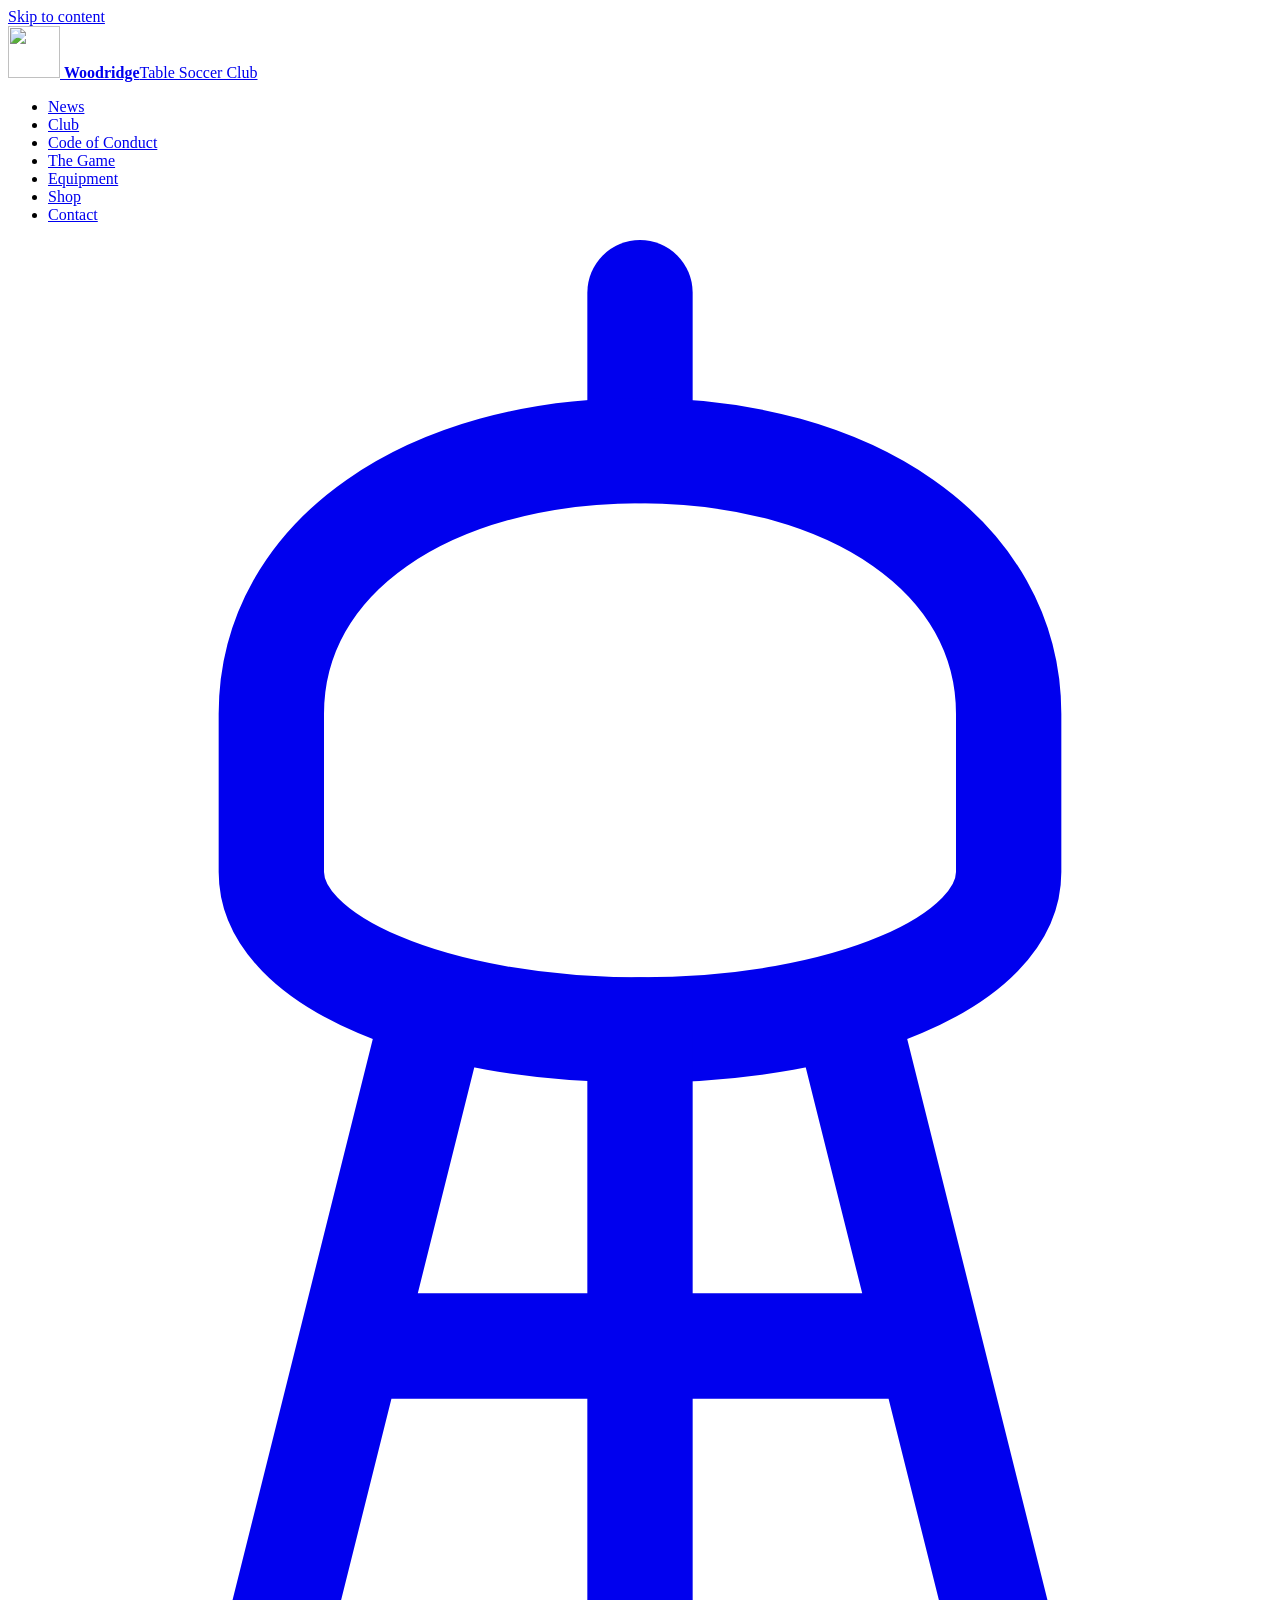
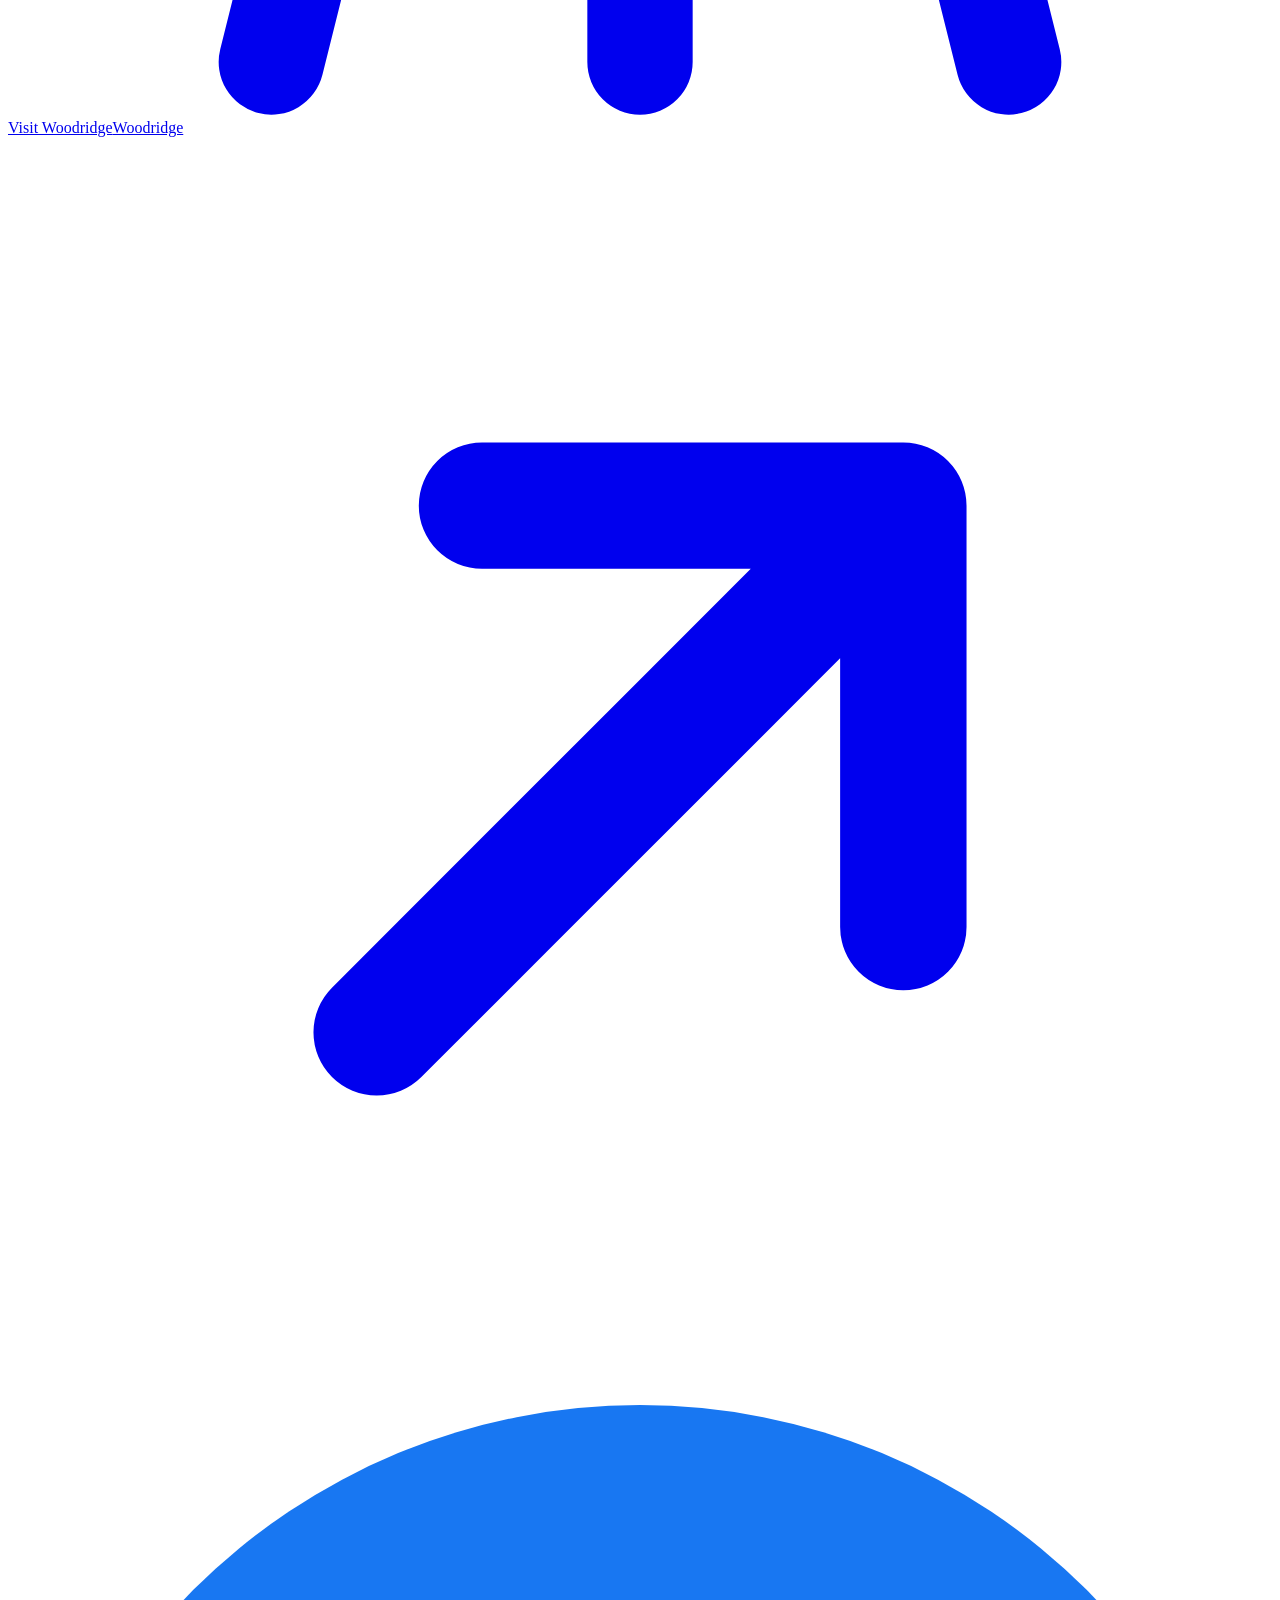
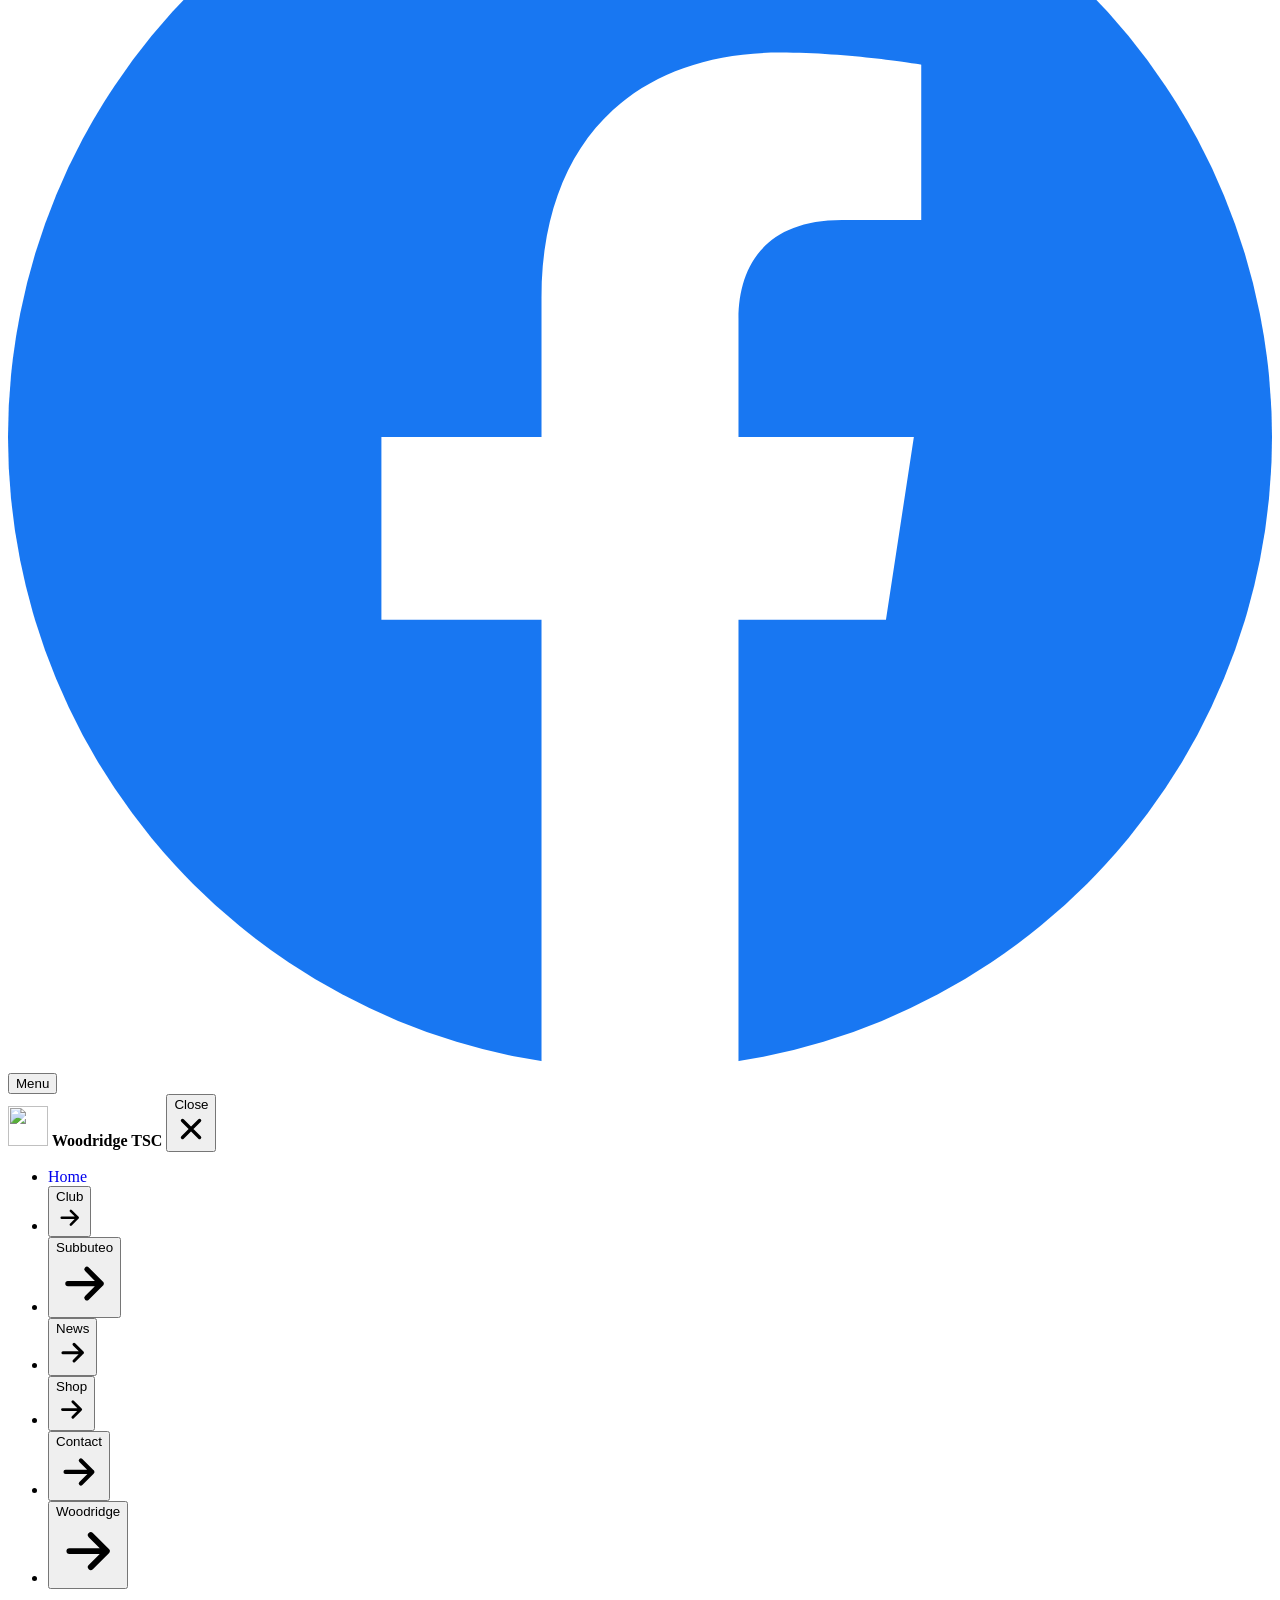
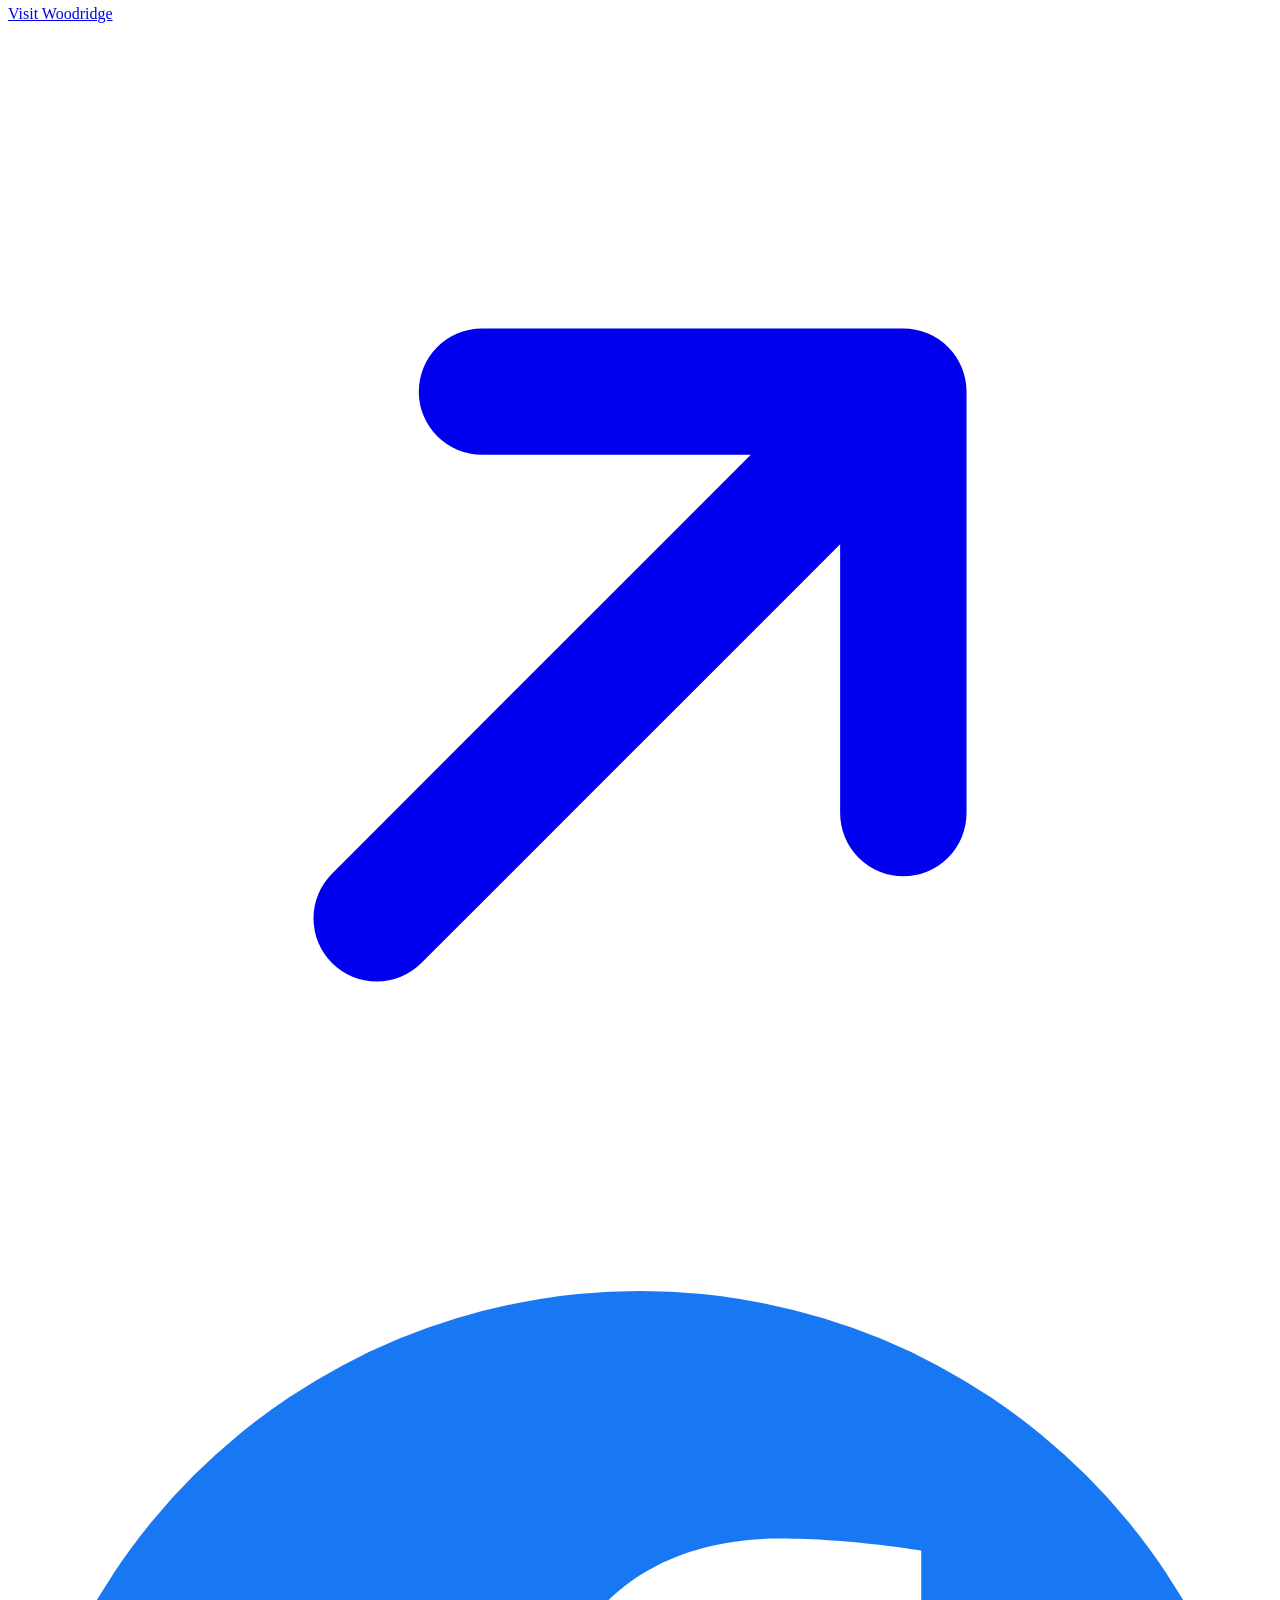
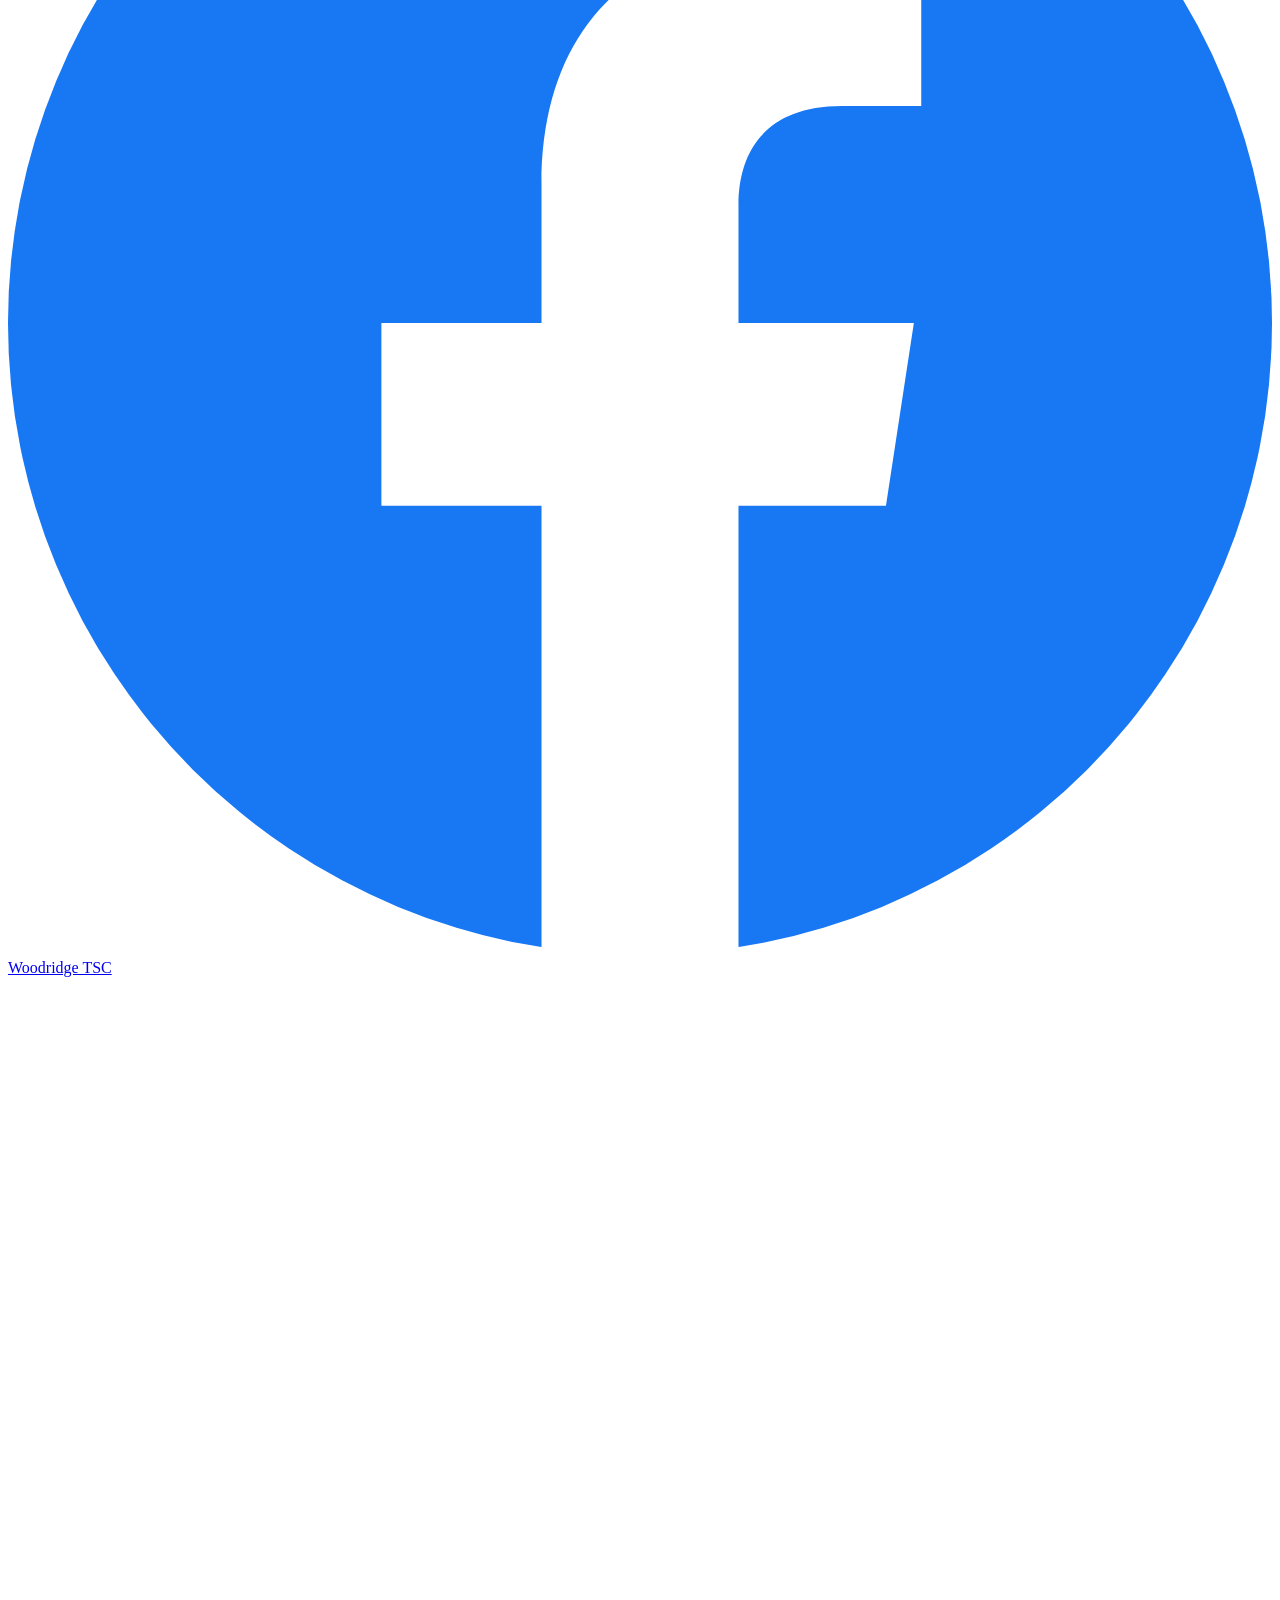
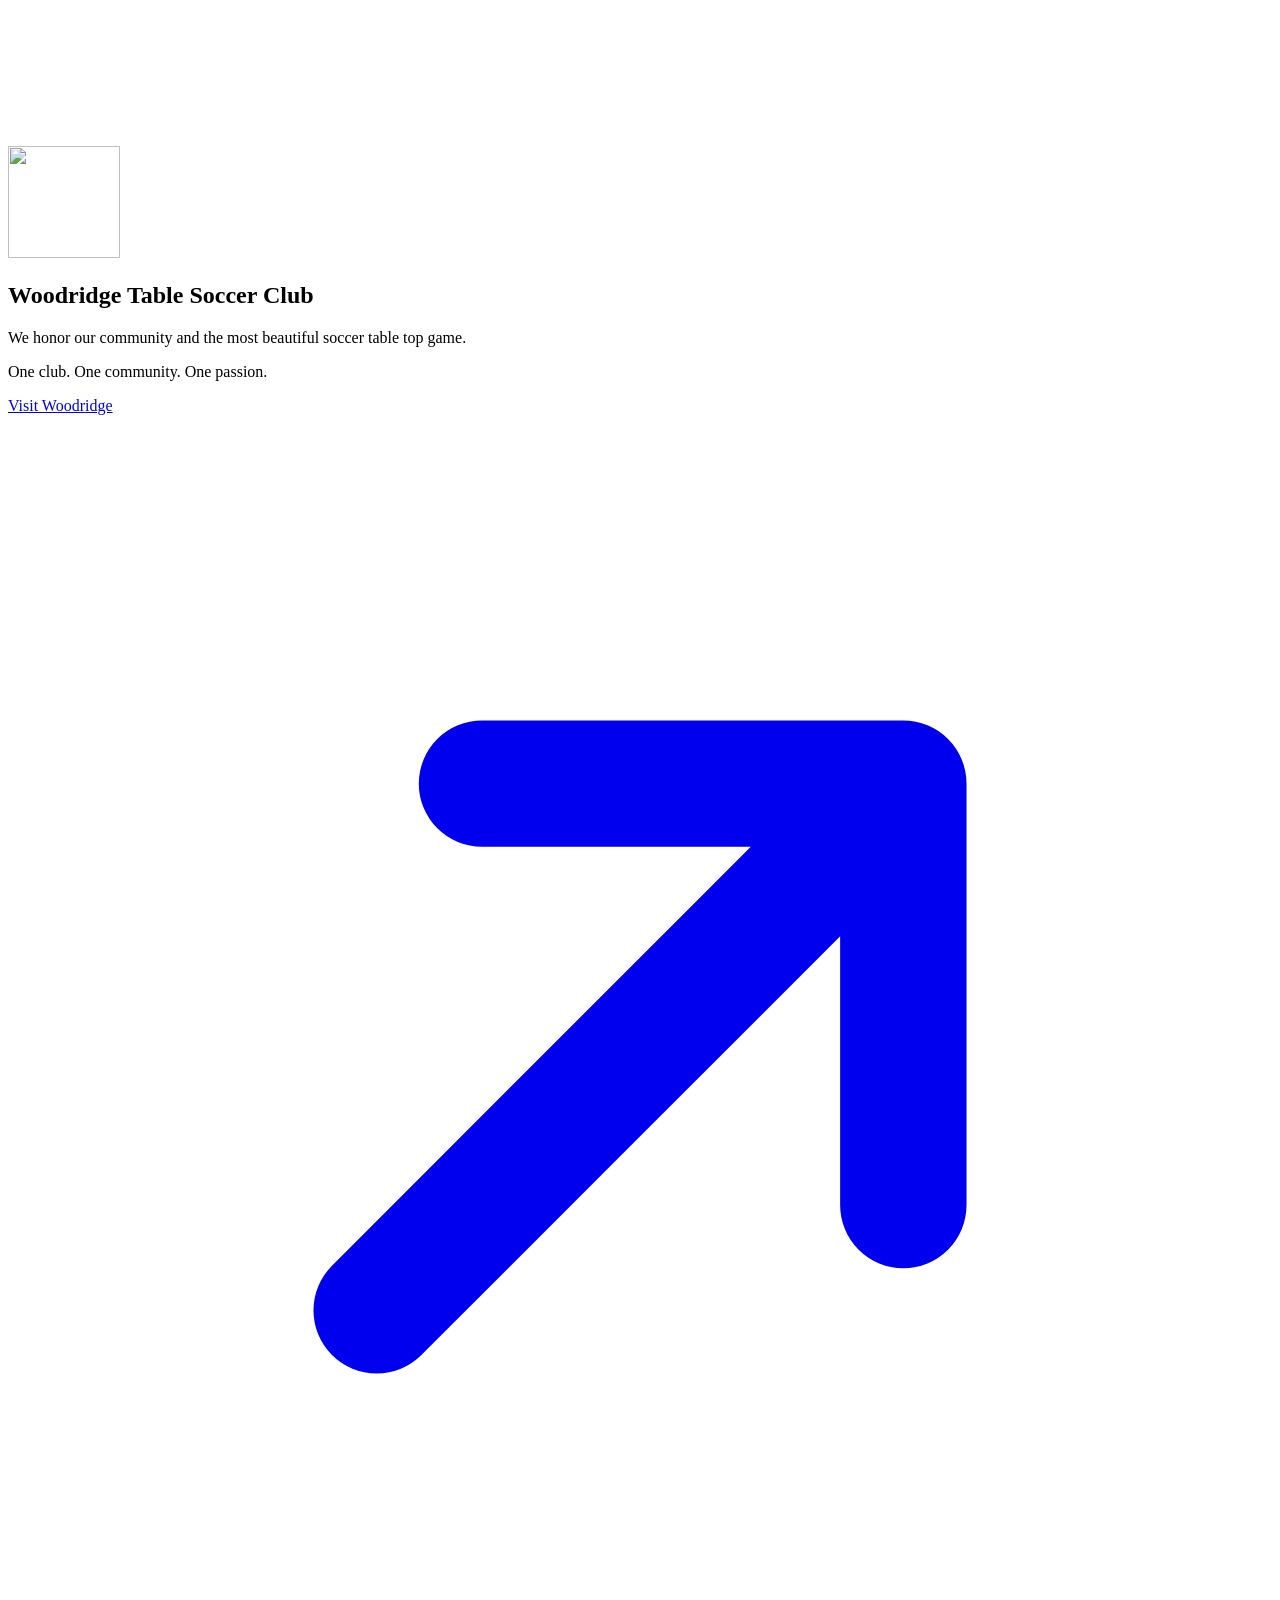
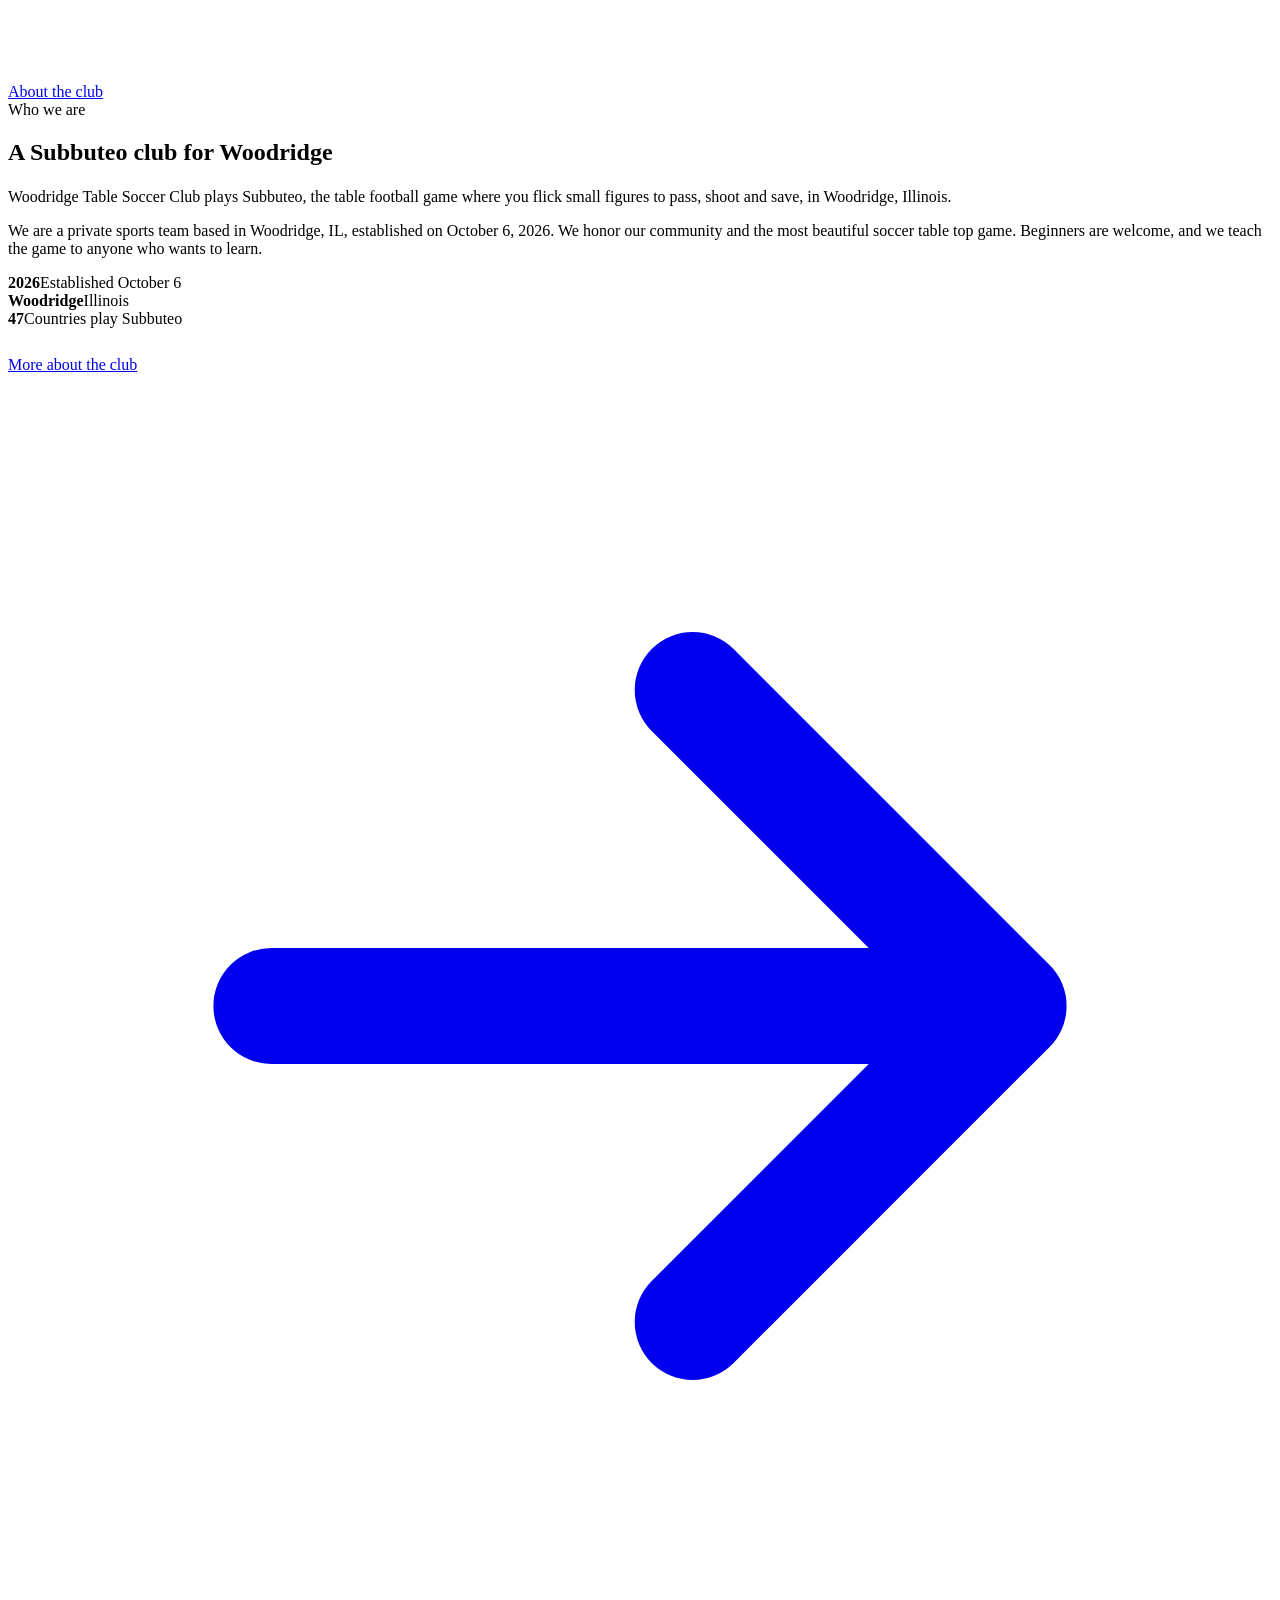
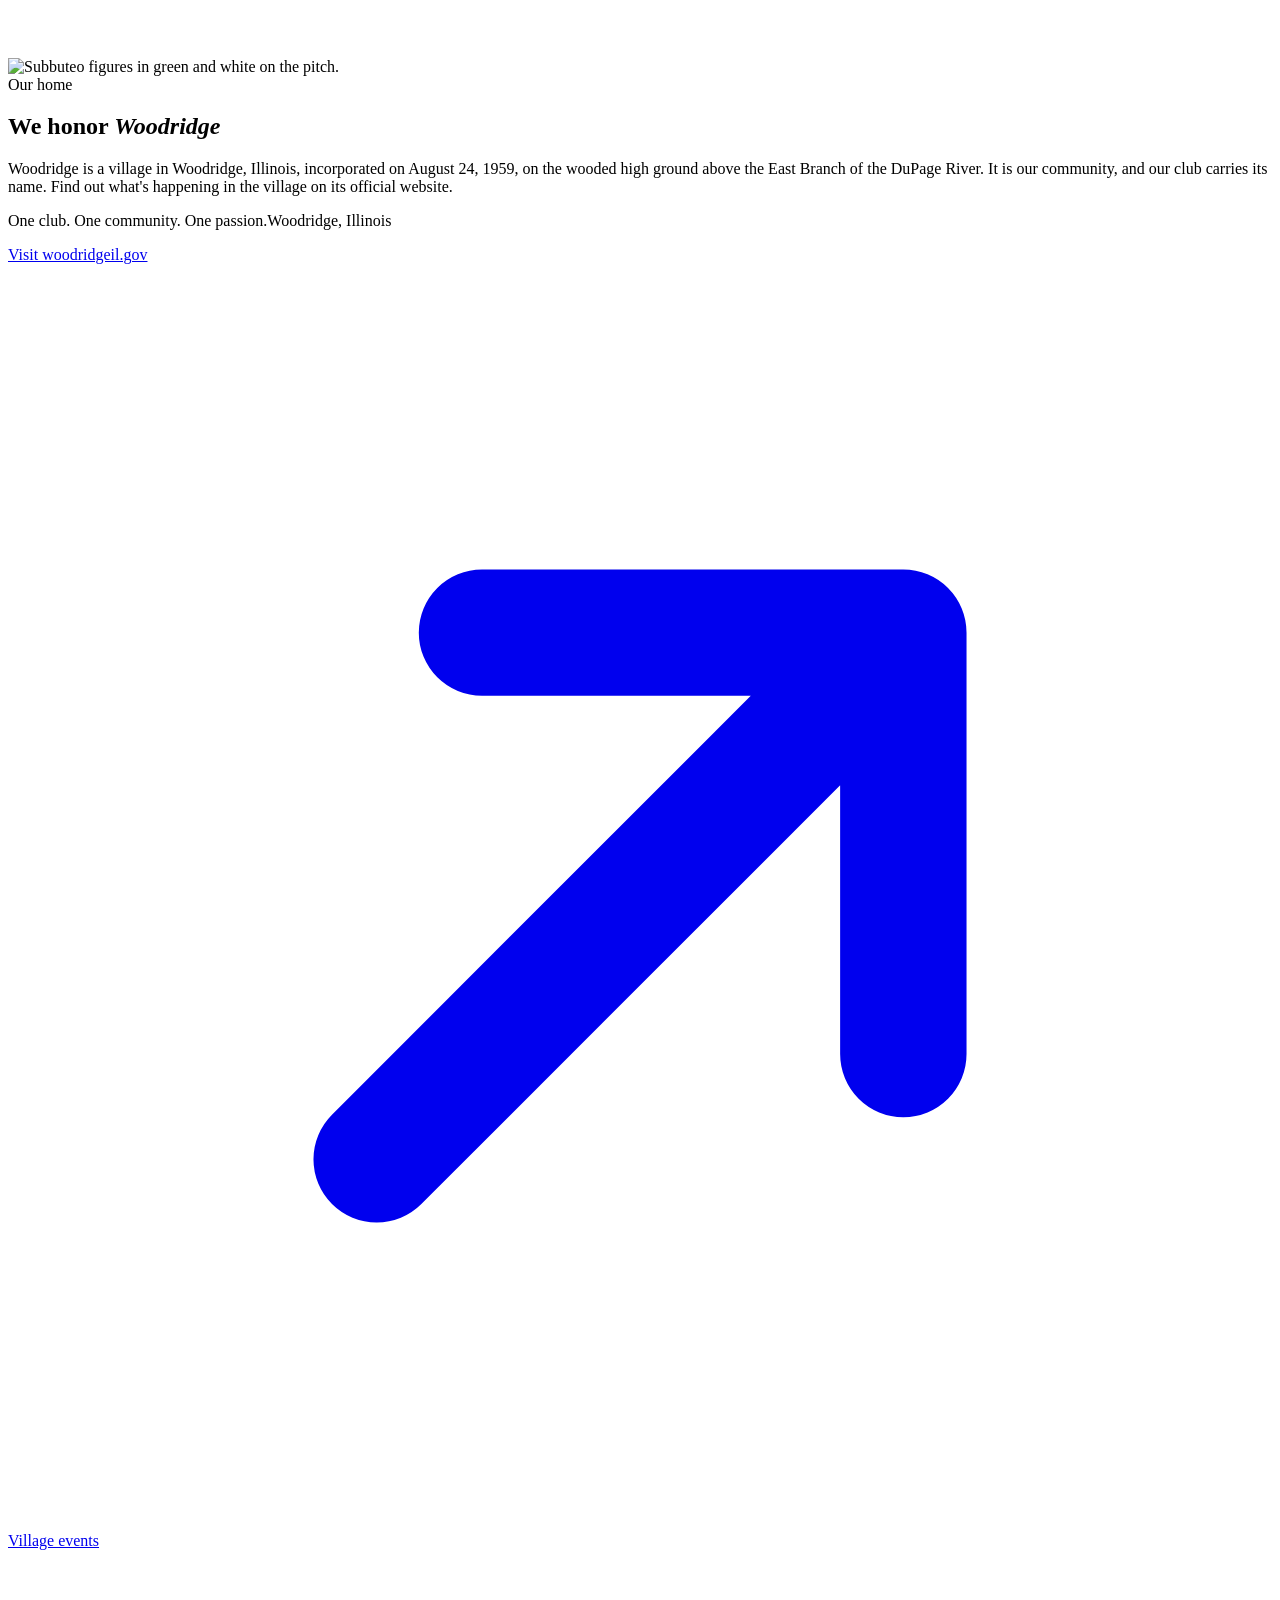
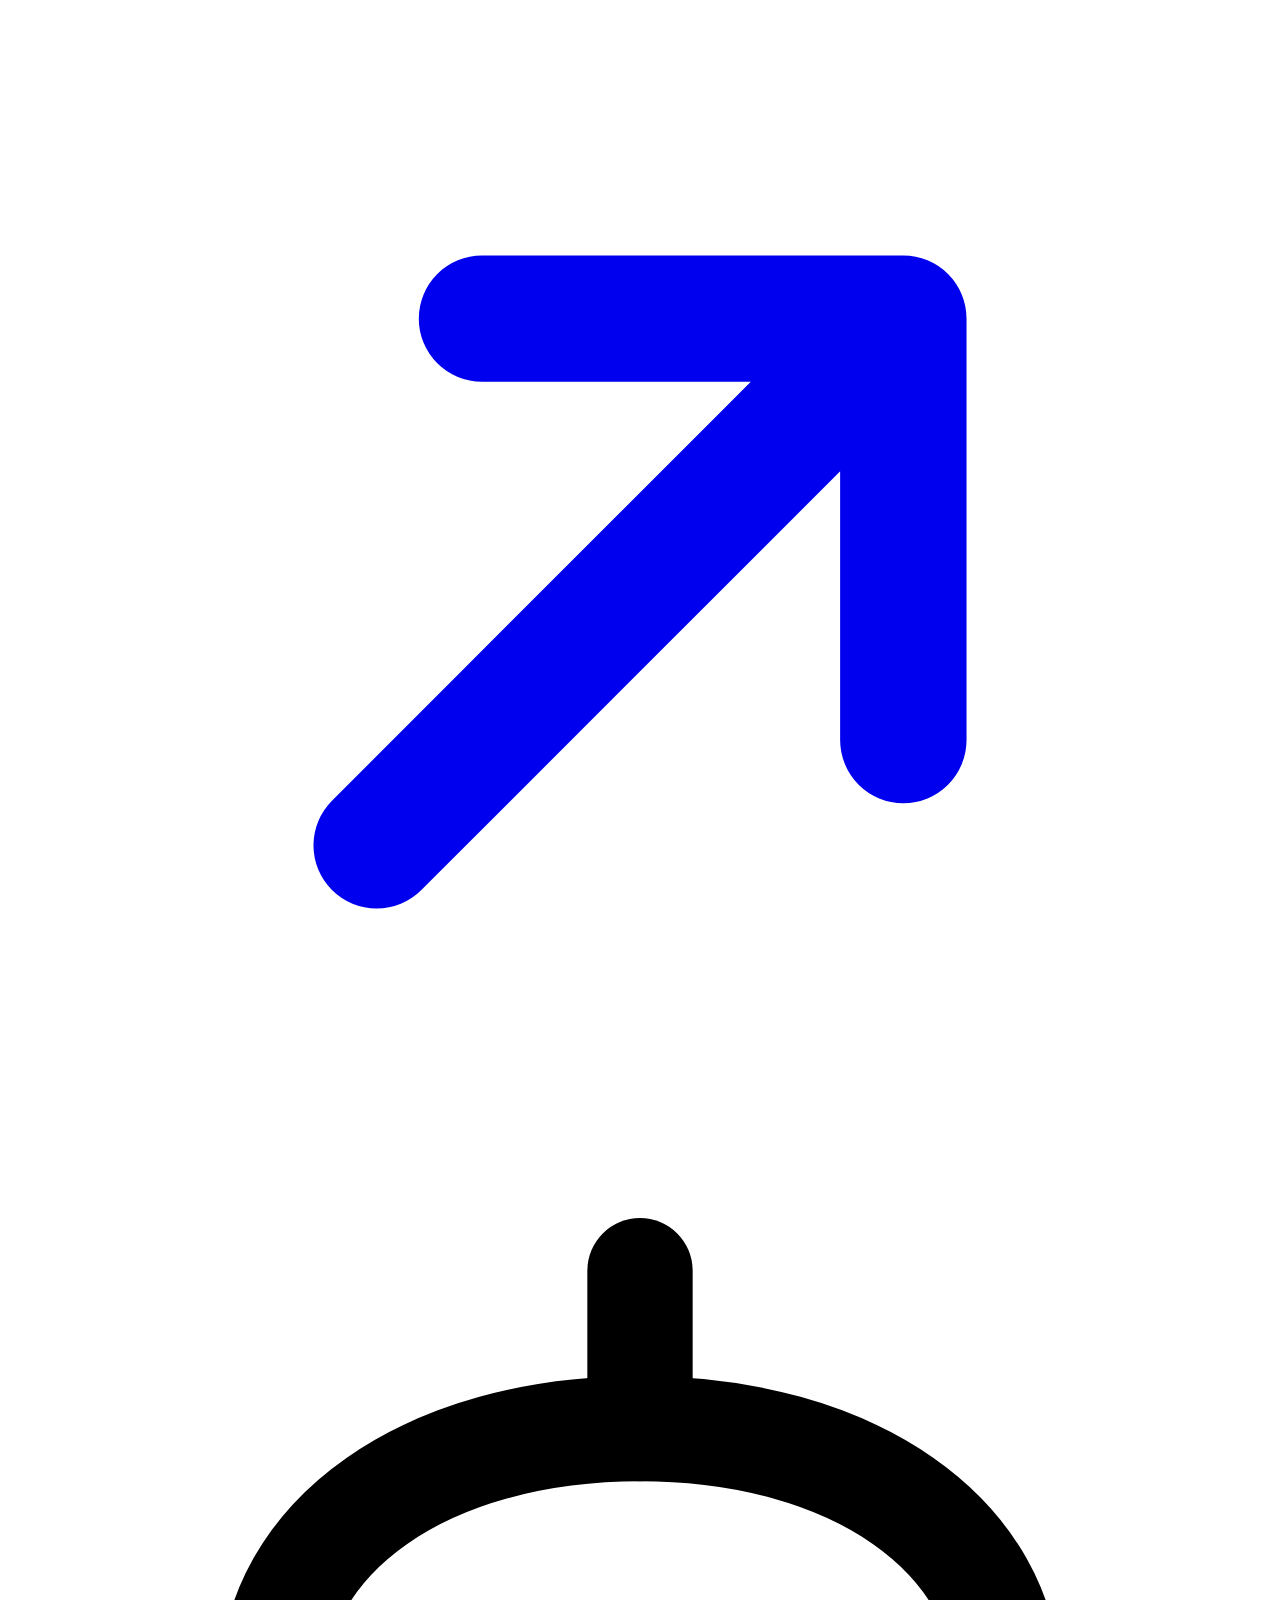
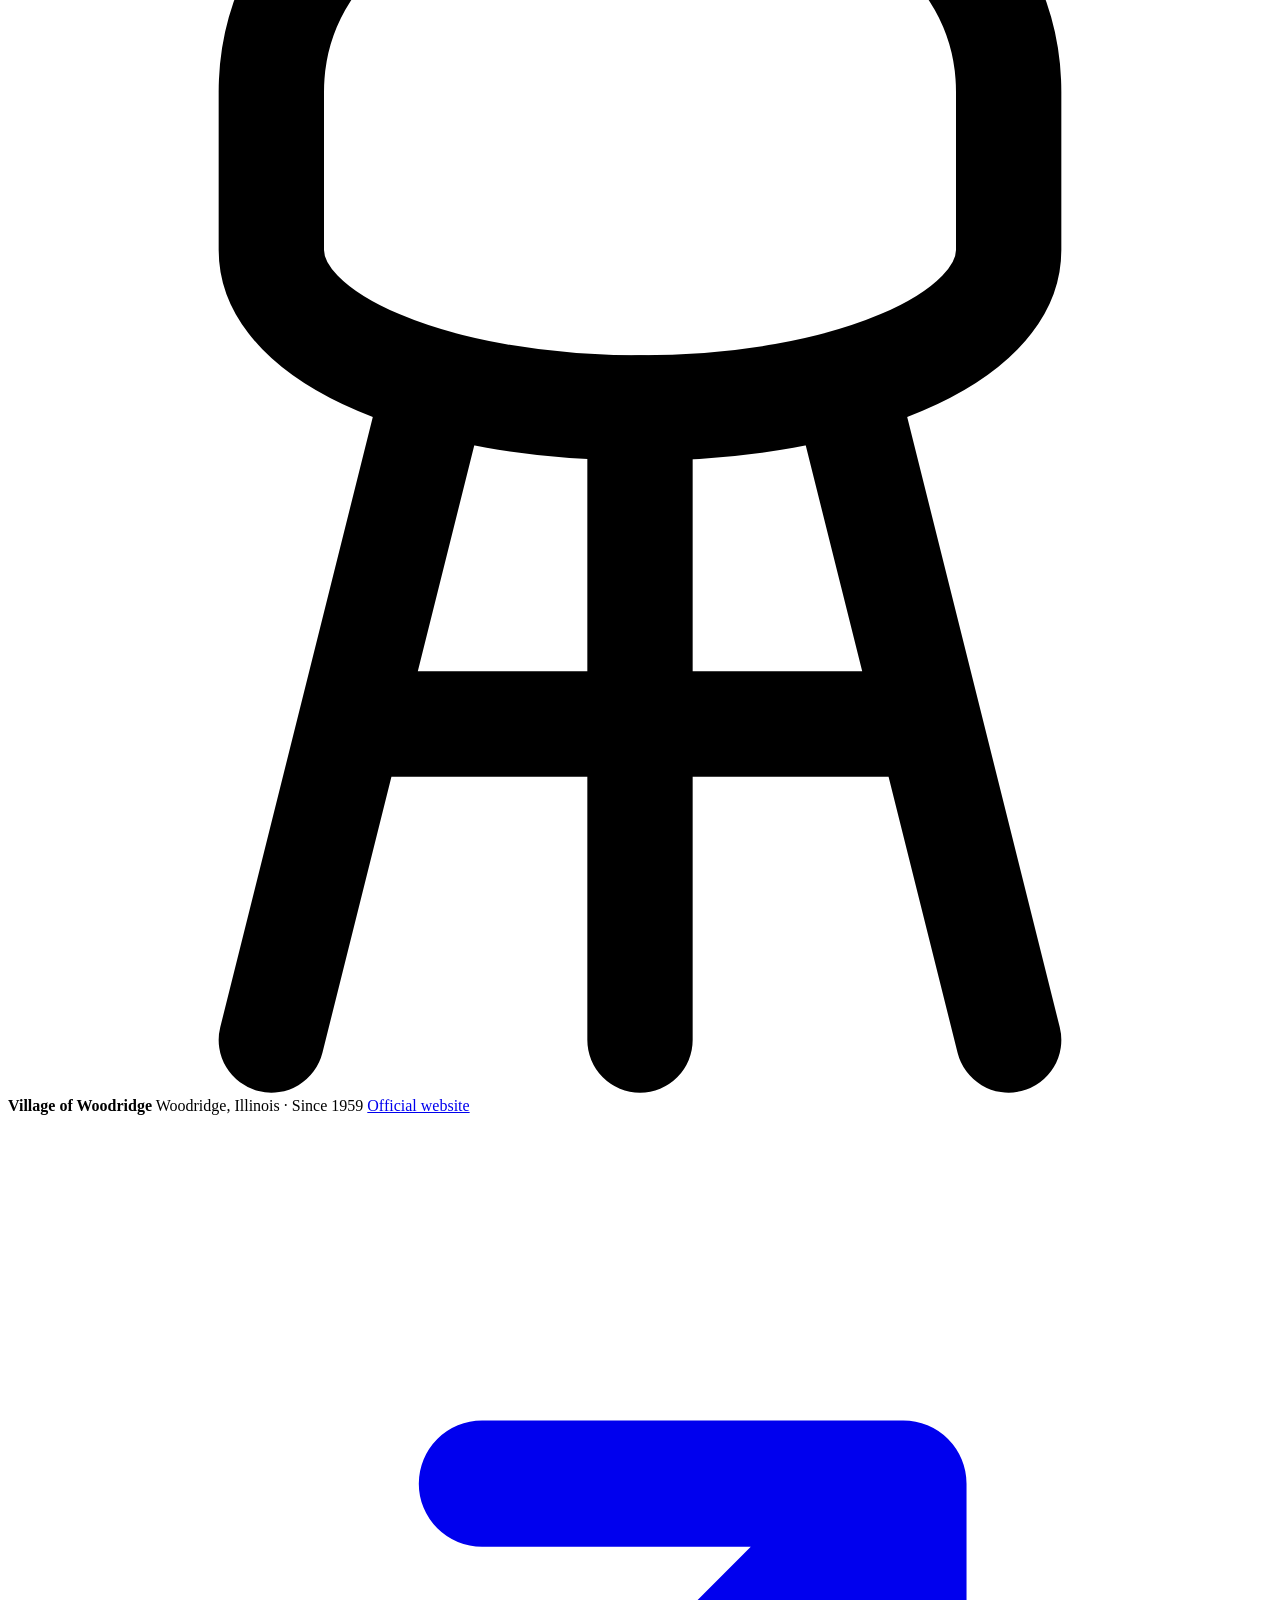
==== index.html @ 01ea2548 "Add files via upload" ====
<!doctype html>
<html lang="en">
<head>
<meta charset="utf-8">
<meta name="viewport" content="width=device-width, initial-scale=1">
<title>Woodridge Table Soccer Club · Subbuteo in Woodridge, IL</title>
<meta name="description" content="Woodridge Table Soccer Club is a private Subbuteo table soccer team based in Woodridge, IL. One club. One community. One passion.">
<meta name="theme-color" content="#003a1c">
<meta property="og:type" content="website">
<meta property="og:title" content="Woodridge Table Soccer Club · Subbuteo in Woodridge, IL">
<meta property="og:description" content="Woodridge Table Soccer Club is a private Subbuteo table soccer team based in Woodridge, IL. One club. One community. One passion.">
<meta property="og:image" content="assets/img/og-banner.jpg">
<link rel="icon" type="image/png" sizes="32x32" href="assets/img/favicon-32.png">
<link rel="icon" type="image/png" sizes="48x48" href="assets/img/favicon-48.png">
<link rel="apple-touch-icon" href="assets/img/apple-touch-icon.png">
<link rel="preconnect" href="https://fonts.googleapis.com">
<link rel="preconnect" href="https://fonts.gstatic.com" crossorigin>
<link href="https://fonts.googleapis.com/css2?family=Inter:wght@400;500;600;700;800&display=swap" rel="stylesheet">
<link rel="stylesheet" href="assets/css/site.css">
</head>
<body data-group="club">
<a class="skip-link" href="#main">Skip to content</a>
<header class="site-header">
  <div class="wrap header-row">
    <a class="brand" href="index.html" aria-label="Woodridge Table Soccer Club, home">
      <img src="assets/img/crest-128.webp" alt="" width="52" height="52">
      <span class="brand-text"><strong>Woodridge</strong><span>Table Soccer Club</span></span>
    </a>
    <nav class="tabs" aria-label="Main"><ul><li><a href="news.html">News</a></li><li><a href="club.html">Club</a></li><li><a href="conduct.html">Code of Conduct</a></li><li><a href="game.html">The Game</a></li><li><a href="equipment.html">Equipment</a></li><li><a href="shop.html">Shop</a></li><li><a href="contact.html">Contact</a></li></ul></nav>
    <div class="header-actions">
      <a class="aok-btn" href="https://www.woodridgeil.gov/" target="_blank" rel="noopener" title="Village of Woodridge official website (opens in a new tab)">
        <span class="mini-crest"><svg class="tower" viewBox="0 0 24 28" fill="none" stroke="currentColor" stroke-width="2" stroke-linecap="round" stroke-linejoin="round" aria-hidden="true"><path d="M12 1v3"/><path d="M5 9c0-3 3-5 7-5s7 2 7 5v3c0 1.7-3.1 3-7 3s-7-1.3-7-3z"/><path d="M8 15 5 27M16 15l3 12M12 15v12M6.5 21h11"/></svg></span><span class="label-long">Visit Woodridge</span><span class="label-short">Woodridge</span><svg class="ext" viewBox="0 0 24 24" fill="none" stroke="currentColor" stroke-width="2.4" stroke-linecap="round" stroke-linejoin="round" aria-hidden="true"><path d="M7 17 17 7M9 7h8v8"/></svg></a>
      <a class="icon-btn header-fb" href="https://www.facebook.com/WoodridgeTSC" target="_blank" rel="noopener" aria-label="Woodridge TSC on Facebook"><svg viewBox="0 0 24 24" aria-hidden="true"><circle cx="12" cy="12" r="12" fill="#1877F2"/><path fill="#fff" d="M16.67 15.47 17.2 12h-3.33V9.75c0-.95.47-1.87 1.96-1.87h1.51V4.93s-1.37-.23-2.68-.23c-2.74 0-4.53 1.66-4.53 4.66V12H7.09v3.47h3.04V24a12.1 12.1 0 0 0 3.74 0v-8.53z"/></svg></a>
      <button class="menu-btn" type="button" aria-haspopup="dialog" aria-controls="drawer"><span class="bars" aria-hidden="true"><i></i><i></i><i></i></span><span class="label">Menu</span></button>
    </div>
  </div>
</header>
<div class="drawer-scrim" data-close></div>
<aside class="drawer" id="drawer" role="dialog" aria-modal="true" aria-label="Menu">
  <div class="drawer-top">
    <img src="assets/img/crest-128.webp" alt="" width="40" height="40">
    <strong>Woodridge TSC</strong>
    <button class="drawer-close" type="button" data-close>Close<svg viewBox="0 0 24 24" fill="none" stroke="currentColor" stroke-width="2.4" stroke-linecap="round" aria-hidden="true"><path d="M6 6l12 12M18 6 6 18"/></svg></button>
  </div>
  <div class="drawer-body">
    <ul class="drawer-groups">
      <li><a class="group-btn" href="index.html" style="text-decoration:none">Home</a></li>
      <li><button class="group-btn" type="button" data-group="club" aria-expanded="false" aria-controls="dp-club">Club<svg viewBox="0 0 24 24" fill="none" stroke="currentColor" stroke-width="2.2" stroke-linecap="round" stroke-linejoin="round" aria-hidden="true"><path d="M5 12h14M13 6l6 6-6 6"/></svg></button><div class="drawer-sub" id="ds-club" hidden><a href="club.html">About the club</a><a href="club.html#history">Subbuteo in Illinois</a><a href="club.html#achievements">Achievements</a><a href="conduct.html">Code of Conduct</a></div></li><li><button class="group-btn" type="button" data-group="game" aria-expanded="false" aria-controls="dp-game">Subbuteo<svg viewBox="0 0 24 24" fill="none" stroke="currentColor" stroke-width="2.2" stroke-linecap="round" stroke-linejoin="round" aria-hidden="true"><path d="M5 12h14M13 6l6 6-6 6"/></svg></button><div class="drawer-sub" id="ds-game" hidden><a href="game.html">The organized game</a><a href="equipment.html">Equipment</a><a href="equipment.html#suppliers">Where to buy</a></div></li><li><button class="group-btn" type="button" data-group="news" aria-expanded="false" aria-controls="dp-news">News<svg viewBox="0 0 24 24" fill="none" stroke="currentColor" stroke-width="2.2" stroke-linecap="round" stroke-linejoin="round" aria-hidden="true"><path d="M5 12h14M13 6l6 6-6 6"/></svg></button><div class="drawer-sub" id="ds-news" hidden><a href="news.html">Latest news</a><a href="news.html#roots">Our roots: the archive</a></div></li><li><button class="group-btn" type="button" data-group="shop" aria-expanded="false" aria-controls="dp-shop">Shop<svg viewBox="0 0 24 24" fill="none" stroke="currentColor" stroke-width="2.2" stroke-linecap="round" stroke-linejoin="round" aria-hidden="true"><path d="M5 12h14M13 6l6 6-6 6"/></svg></button><div class="drawer-sub" id="ds-shop" hidden><a href="shop.html">Club merchandise</a><a href="shop.html#notify">Ask about an item</a></div></li><li><button class="group-btn" type="button" data-group="contact" aria-expanded="false" aria-controls="dp-contact">Contact<svg viewBox="0 0 24 24" fill="none" stroke="currentColor" stroke-width="2.2" stroke-linecap="round" stroke-linejoin="round" aria-hidden="true"><path d="M5 12h14M13 6l6 6-6 6"/></svg></button><div class="drawer-sub" id="ds-contact" hidden><a href="contact.html">Send us a message</a><a href="contact.html#form">Join the club</a><a href="https://www.facebook.com/WoodridgeTSC" target="_blank" rel="noopener">WTSC on Facebook<svg class="ext" viewBox="0 0 24 24" fill="none" stroke="currentColor" stroke-width="2.4" stroke-linecap="round" stroke-linejoin="round" aria-hidden="true"><path d="M7 17 17 7M9 7h8v8"/></svg></a></div></li><li><button class="group-btn gold" type="button" data-group="aok" aria-expanded="false" aria-controls="dp-aok">Woodridge<svg viewBox="0 0 24 24" fill="none" stroke="currentColor" stroke-width="2.2" stroke-linecap="round" stroke-linejoin="round" aria-hidden="true"><path d="M5 12h14M13 6l6 6-6 6"/></svg></button><div class="drawer-sub" id="ds-aok" hidden><a href="https://www.woodridgeil.gov/" target="_blank" rel="noopener">Village website<svg class="ext" viewBox="0 0 24 24" fill="none" stroke="currentColor" stroke-width="2.4" stroke-linecap="round" stroke-linejoin="round" aria-hidden="true"><path d="M7 17 17 7M9 7h8v8"/></svg></a><a href="https://www.woodridgeil.gov/my_community/parks_recreation.php" target="_blank" rel="noopener">Parks and recreation<svg class="ext" viewBox="0 0 24 24" fill="none" stroke="currentColor" stroke-width="2.4" stroke-linecap="round" stroke-linejoin="round" aria-hidden="true"><path d="M7 17 17 7M9 7h8v8"/></svg></a><a href="https://www.woodridgeil.gov/calendar.php" target="_blank" rel="noopener">Village events<svg class="ext" viewBox="0 0 24 24" fill="none" stroke="currentColor" stroke-width="2.4" stroke-linecap="round" stroke-linejoin="round" aria-hidden="true"><path d="M7 17 17 7M9 7h8v8"/></svg></a></div></li>
    </ul>
    <div class="drawer-panels"><div class="drawer-panel" id="dp-club" hidden><h3>Club</h3><a href="club.html">About the club</a><a href="club.html#history">Subbuteo in Illinois</a><a href="club.html#achievements">Achievements</a><a href="conduct.html">Code of Conduct</a></div><div class="drawer-panel" id="dp-game" hidden><h3>Subbuteo</h3><a href="game.html">The organized game</a><a href="equipment.html">Equipment</a><a href="equipment.html#suppliers">Where to buy</a></div><div class="drawer-panel" id="dp-news" hidden><h3>News</h3><a href="news.html">Latest news</a><a href="news.html#roots">Our roots: the archive</a></div><div class="drawer-panel" id="dp-shop" hidden><h3>Shop</h3><a href="shop.html">Club merchandise</a><a href="shop.html#notify">Ask about an item</a></div><div class="drawer-panel" id="dp-contact" hidden><h3>Contact</h3><a href="contact.html">Send us a message</a><a href="contact.html#form">Join the club</a><a href="https://www.facebook.com/WoodridgeTSC" target="_blank" rel="noopener">WTSC on Facebook<svg class="ext" viewBox="0 0 24 24" fill="none" stroke="currentColor" stroke-width="2.4" stroke-linecap="round" stroke-linejoin="round" aria-hidden="true"><path d="M7 17 17 7M9 7h8v8"/></svg></a></div><div class="drawer-panel" id="dp-aok" hidden><h3>Woodridge</h3><a href="https://www.woodridgeil.gov/" target="_blank" rel="noopener">Village website<svg class="ext" viewBox="0 0 24 24" fill="none" stroke="currentColor" stroke-width="2.4" stroke-linecap="round" stroke-linejoin="round" aria-hidden="true"><path d="M7 17 17 7M9 7h8v8"/></svg></a><a href="https://www.woodridgeil.gov/my_community/parks_recreation.php" target="_blank" rel="noopener">Parks and recreation<svg class="ext" viewBox="0 0 24 24" fill="none" stroke="currentColor" stroke-width="2.4" stroke-linecap="round" stroke-linejoin="round" aria-hidden="true"><path d="M7 17 17 7M9 7h8v8"/></svg></a><a href="https://www.woodridgeil.gov/calendar.php" target="_blank" rel="noopener">Village events<svg class="ext" viewBox="0 0 24 24" fill="none" stroke="currentColor" stroke-width="2.4" stroke-linecap="round" stroke-linejoin="round" aria-hidden="true"><path d="M7 17 17 7M9 7h8v8"/></svg></a><p>The Village of Woodridge, Woodridge, Illinois. Our community, and the name we carry.</p></div></div>
  </div>
  <div class="drawer-foot">
    <a class="btn btn-gold btn-sm" href="https://www.woodridgeil.gov/" target="_blank" rel="noopener">Visit Woodridge<svg class="ext" viewBox="0 0 24 24" fill="none" stroke="currentColor" stroke-width="2.4" stroke-linecap="round" stroke-linejoin="round" aria-hidden="true"><path d="M7 17 17 7M9 7h8v8"/></svg></a>
    <div class="socials"><a class="social" href="https://www.facebook.com/WoodridgeTSC" target="_blank" rel="noopener"><svg viewBox="0 0 24 24" aria-hidden="true"><circle cx="12" cy="12" r="12" fill="#1877F2"/><path fill="#fff" d="M16.67 15.47 17.2 12h-3.33V9.75c0-.95.47-1.87 1.96-1.87h1.51V4.93s-1.37-.23-2.68-.23c-2.74 0-4.53 1.66-4.53 4.66V12H7.09v3.47h3.04V24a12.1 12.1 0 0 0 3.74 0v-8.53z"/></svg>Woodridge TSC</a></div>
  </div>
</aside>
<main id="main">
<section class="hero" aria-labelledby="hero-h">
  <picture>
    <source media="(max-width: 760px)" srcset="assets/img/scenery-780.webp">
    <source media="(max-width: 1400px)" srcset="assets/img/banner-1400.webp">
    <img class="hero-banner" src="assets/img/banner-2056.webp" width="2056" height="765"
      alt="Woodridge Table Soccer Club banner: green-and-white Subbuteo figures on a pitch beside a pond, a footbridge and autumn trees. We play Subbuteo table soccer. One club, one community, one passion.">
  </picture>
  <div class="hero-phone">
    <img class="crest" src="assets/img/crest-256.webp" alt="" width="112" height="112">
    <div class="hero-text">
      <h1 id="hero-h">Woodridge <span>Table Soccer Club</span></h1>
      <p class="tagline">We honor our community and the most beautiful soccer table top game.</p>
      <p class="motto">One club. One community. One passion.</p>
      <div class="hero-actions">
        <a class="btn btn-gold" href="https://www.woodridgeil.gov/" target="_blank" rel="noopener">Visit Woodridge<svg class="ext" viewBox="0 0 24 24" fill="none" stroke="currentColor" stroke-width="2.4" stroke-linecap="round" stroke-linejoin="round" aria-hidden="true"><path d="M7 17 17 7M9 7h8v8"/></svg></a>
        <a class="btn btn-line" href="club.html">About the club</a>
      </div>
    </div>
  </div>
</section>

<section class="section" aria-labelledby="who-h">
  <div class="wrap split">
    <div>
      <span class="eyebrow">Who we are</span>
      <h2 id="who-h">A Subbuteo club for Woodridge</h2>
      <p class="lead-text" style="margin-top:22px">Woodridge Table Soccer Club plays Subbuteo, the table football game where you flick small figures to pass, shoot and save, in Woodridge, Illinois.</p>
      <p>We are a private sports team based in Woodridge, IL, established on October 6, 2026. We honor our community and the most beautiful soccer table top game. Beginners are welcome, and we teach the game to anyone who wants to learn.</p>
      <div class="facts">
        <div><b>2026</b><span>Established October 6</span></div>
        <div><b>Woodridge</b><span>Illinois</span></div>
        <div><b>47</b><span>Countries play Subbuteo</span></div>
      </div>
      <p style="margin-top:28px"><a class="link" href="club.html">More about the club<svg class="ico" viewBox="0 0 24 24" fill="none" stroke="currentColor" stroke-width="2.2" stroke-linecap="round" stroke-linejoin="round" aria-hidden="true"><path d="M5 12h14M13 6l6 6-6 6"/></svg></a></p>
    </div>
    <div class="photo-frame"><img src="assets/img/figures-786.webp" alt="Subbuteo figures in green and white on the pitch." width="786" height="310" loading="lazy"></div>
  </div>
</section>

<section class="section aok-block" aria-labelledby="aok-h">
  <div class="stripes" aria-hidden="true"><span></span><span></span><span></span><span></span><span></span><span></span><span></span></div>
  <div class="wrap aok-inner">
    <div>
      <span class="eyebrow">Our home</span>
      <h2 id="aok-h">We honor <em>Woodridge</em></h2>
      <p class="lead-text">Woodridge is a village in Woodridge, Illinois, incorporated on August 24, 1959, on the wooded high ground above the East Branch of the DuPage River. It is our community, and our club carries its name. Find out what's happening in the village on its official website.</p>
      <p class="aok-motto">One club. One community. One passion.<span>Woodridge, Illinois</span></p>
      <div class="aok-actions">
        <a class="btn btn-white btn-lg" href="https://www.woodridgeil.gov/" target="_blank" rel="noopener">Visit woodridgeil.gov<svg class="ext" viewBox="0 0 24 24" fill="none" stroke="currentColor" stroke-width="2.4" stroke-linecap="round" stroke-linejoin="round" aria-hidden="true"><path d="M7 17 17 7M9 7h8v8"/></svg></a>
        <a class="btn btn-line btn-lg" href="https://www.woodridgeil.gov/calendar.php" target="_blank" rel="noopener">Village events<svg class="ext" viewBox="0 0 24 24" fill="none" stroke="currentColor" stroke-width="2.4" stroke-linecap="round" stroke-linejoin="round" aria-hidden="true"><path d="M7 17 17 7M9 7h8v8"/></svg></a>
      </div>
    </div>
    <div class="aok-card">
      <div class="shield"><svg class="tower" viewBox="0 0 24 28" fill="none" stroke="currentColor" stroke-width="2" stroke-linecap="round" stroke-linejoin="round" aria-hidden="true"><path d="M12 1v3"/><path d="M5 9c0-3 3-5 7-5s7 2 7 5v3c0 1.7-3.1 3-7 3s-7-1.3-7-3z"/><path d="M8 15 5 27M16 15l3 12M12 15v12M6.5 21h11"/></svg></div>
      <b>Village of Woodridge</b>
      <span>Woodridge, Illinois · Since 1959</span>
      <a href="https://www.woodridgeil.gov/" target="_blank" rel="noopener">Official website<svg class="ext" viewBox="0 0 24 24" fill="none" stroke="currentColor" stroke-width="2.4" stroke-linecap="round" stroke-linejoin="round" aria-hidden="true"><path d="M7 17 17 7M9 7h8v8"/></svg></a>
      <a href="https://www.woodridgeil.gov/my_community/parks_recreation.php" target="_blank" rel="noopener">Parks and recreation<svg class="ext" viewBox="0 0 24 24" fill="none" stroke="currentColor" stroke-width="2.4" stroke-linecap="round" stroke-linejoin="round" aria-hidden="true"><path d="M7 17 17 7M9 7h8v8"/></svg></a>
      <a href="https://www.woodridgeil.gov/calendar.php" target="_blank" rel="noopener">Events calendar<svg class="ext" viewBox="0 0 24 24" fill="none" stroke="currentColor" stroke-width="2.4" stroke-linecap="round" stroke-linejoin="round" aria-hidden="true"><path d="M7 17 17 7M9 7h8v8"/></svg></a>
    </div>
  </div>
</section>

<section class="section cloud" aria-labelledby="news-h">
  <div class="wrap">
    <div class="section-head"><div><span class="eyebrow">News</span><h2 id="news-h">Latest from the club</h2></div><a class="link" href="news.html">All news</a></div>
    <div class="news-grid" id="latest-news" data-count="3"></div>
    <p data-news-fallback hidden><a class="link" href="news.html">Read the club news</a></p>
  </div>
</section>

<section class="section" aria-labelledby="learn-h">
  <div class="wrap">
    <div class="section-head"><div><span class="eyebrow">About the game</span><h2 id="learn-h">Get to know Subbuteo</h2>
      <p>Subbuteo is played by around 10,000 players in 47 countries, with tournaments every week and a World Cup every year.</p></div></div>
    <div class="card-grid">
      <a class="link-card" href="game.html"><span class="num">01</span><h3>The organized game</h3><p>Clubs, national associations, FISTF and WASPA: how the sport is run worldwide.</p><span class="go">Read more<svg viewBox="0 0 24 24" fill="none" stroke="currentColor" stroke-width="2.2" stroke-linecap="round" stroke-linejoin="round" aria-hidden="true"><path d="M5 12h14M13 6l6 6-6 6"/></svg></span></a>
      <a class="link-card" href="equipment.html"><span class="num">02</span><h3>Equipment</h3><p>The board, pitch, goals, ball and teams you need to play, and where to buy them.</p><span class="go">Read more<svg viewBox="0 0 24 24" fill="none" stroke="currentColor" stroke-width="2.2" stroke-linecap="round" stroke-linejoin="round" aria-hidden="true"><path d="M5 12h14M13 6l6 6-6 6"/></svg></span></a>
      <a class="link-card" href="conduct.html"><span class="num">03</span><h3>Code of Conduct</h3><p>Respect, friendship and fair play: the standards every member plays by.</p><span class="go">Read more<svg viewBox="0 0 24 24" fill="none" stroke="currentColor" stroke-width="2.2" stroke-linecap="round" stroke-linejoin="round" aria-hidden="true"><path d="M5 12h14M13 6l6 6-6 6"/></svg></span></a>
    </div>
  </div>
</section>

<section class="section tight deep">
  <div class="wrap cta-band">
    <div><span class="eyebrow">Play with us</span><h2>New to Subbuteo? You're welcome here.</h2>
      <p>Experienced players and complete beginners are both welcome in Woodridge. We'll teach you the game.</p></div>
    <div class="btns">
      <a class="btn btn-gold" href="contact.html#form">Get in touch</a>
      <a class="btn btn-line" href="https://www.facebook.com/WoodridgeTSC" target="_blank" rel="noopener"><svg class="ico" viewBox="0 0 24 24" aria-hidden="true"><path fill="currentColor" d="M24 12.07C24 5.4 18.63 0 12 0S0 5.4 0 12.07C0 18.1 4.39 23.1 10.13 24v-8.44H7.08v-3.49h3.04V9.41c0-3.02 1.8-4.7 4.54-4.7 1.31 0 2.68.24 2.68.24v2.97h-1.5c-1.5 0-1.96.93-1.96 1.89v2.26h3.33l-.53 3.49h-2.8V24C19.62 23.1 24 18.1 24 12.07z"/></svg>Follow us on Facebook</a>
    </div>
  </div>
</section>
</main>
<footer class="site-footer">
  <div class="wrap">
    <div class="foot-grid">
      <div class="foot-brand">
        <img src="assets/img/crest-128.webp" alt="" width="76" height="76" loading="lazy">
        <div><strong>Woodridge Table Soccer Club</strong>
          <p>We are a private sports team based in Woodridge, IL. We honor our community and the most beautiful soccer table top game.</p>
          <p class="motto">One club. One community. One passion.</p>
          <div class="socials" style="margin-top:16px"><a class="social" href="https://www.facebook.com/WoodridgeTSC" target="_blank" rel="noopener"><svg viewBox="0 0 24 24" aria-hidden="true"><circle cx="12" cy="12" r="12" fill="#1877F2"/><path fill="#fff" d="M16.67 15.47 17.2 12h-3.33V9.75c0-.95.47-1.87 1.96-1.87h1.51V4.93s-1.37-.23-2.68-.23c-2.74 0-4.53 1.66-4.53 4.66V12H7.09v3.47h3.04V24a12.1 12.1 0 0 0 3.74 0v-8.53z"/></svg>Woodridge TSC</a></div>
        </div>
      </div>
      <div><h4>Club</h4><ul>
        <li><a href="club.html">About the club</a></li><li><a href="news.html">News</a></li>
        <li><a href="news.html#roots">Our roots</a></li><li><a href="conduct.html">Code of Conduct</a></li><li><a href="shop.html">Shop</a></li></ul></div>
      <div><h4>Subbuteo</h4><ul>
        <li><a href="game.html">The organized game</a></li><li><a href="equipment.html">Equipment</a></li>
        <li><a href="equipment.html#suppliers">Where to buy</a></li><li><a href="contact.html">Contact</a></li></ul></div>
      <div><h4>Woodridge</h4><ul>
        <li><a href="https://www.woodridgeil.gov/" target="_blank" rel="noopener">Village website<svg class="ext" viewBox="0 0 24 24" fill="none" stroke="currentColor" stroke-width="2.4" stroke-linecap="round" stroke-linejoin="round" aria-hidden="true"><path d="M7 17 17 7M9 7h8v8"/></svg></a></li><li><a href="https://www.woodridgeil.gov/my_community/parks_recreation.php" target="_blank" rel="noopener">Parks and recreation<svg class="ext" viewBox="0 0 24 24" fill="none" stroke="currentColor" stroke-width="2.4" stroke-linecap="round" stroke-linejoin="round" aria-hidden="true"><path d="M7 17 17 7M9 7h8v8"/></svg></a></li>
        <li><a href="https://www.woodridgeil.gov/calendar.php" target="_blank" rel="noopener">Village events<svg class="ext" viewBox="0 0 24 24" fill="none" stroke="currentColor" stroke-width="2.4" stroke-linecap="round" stroke-linejoin="round" aria-hidden="true"><path d="M7 17 17 7M9 7h8v8"/></svg></a></li></ul>
        <h4 style="margin-top:24px">Contact</h4>
        <address><a href="mailto:WoodridgeTableSoccerClub@outlook.com">WoodridgeTableSoccerClub@outlook.com</a><br>Woodridge, Illinois</address></div>
    </div>
    <div class="foot-bottom">
      <span>© <span data-year>2026</span> Woodridge Table Soccer Club. Established October 6, 2026.</span>
      <span>Proud to represent <a href="https://www.woodridgeil.gov/" target="_blank" rel="noopener">the Village of Woodridge</a>, Illinois</span>
    </div>
  </div>
</footer>
<script src="assets/js/config.js"></script>
<script src="assets/js/app.js"></script>
</body>
</html>
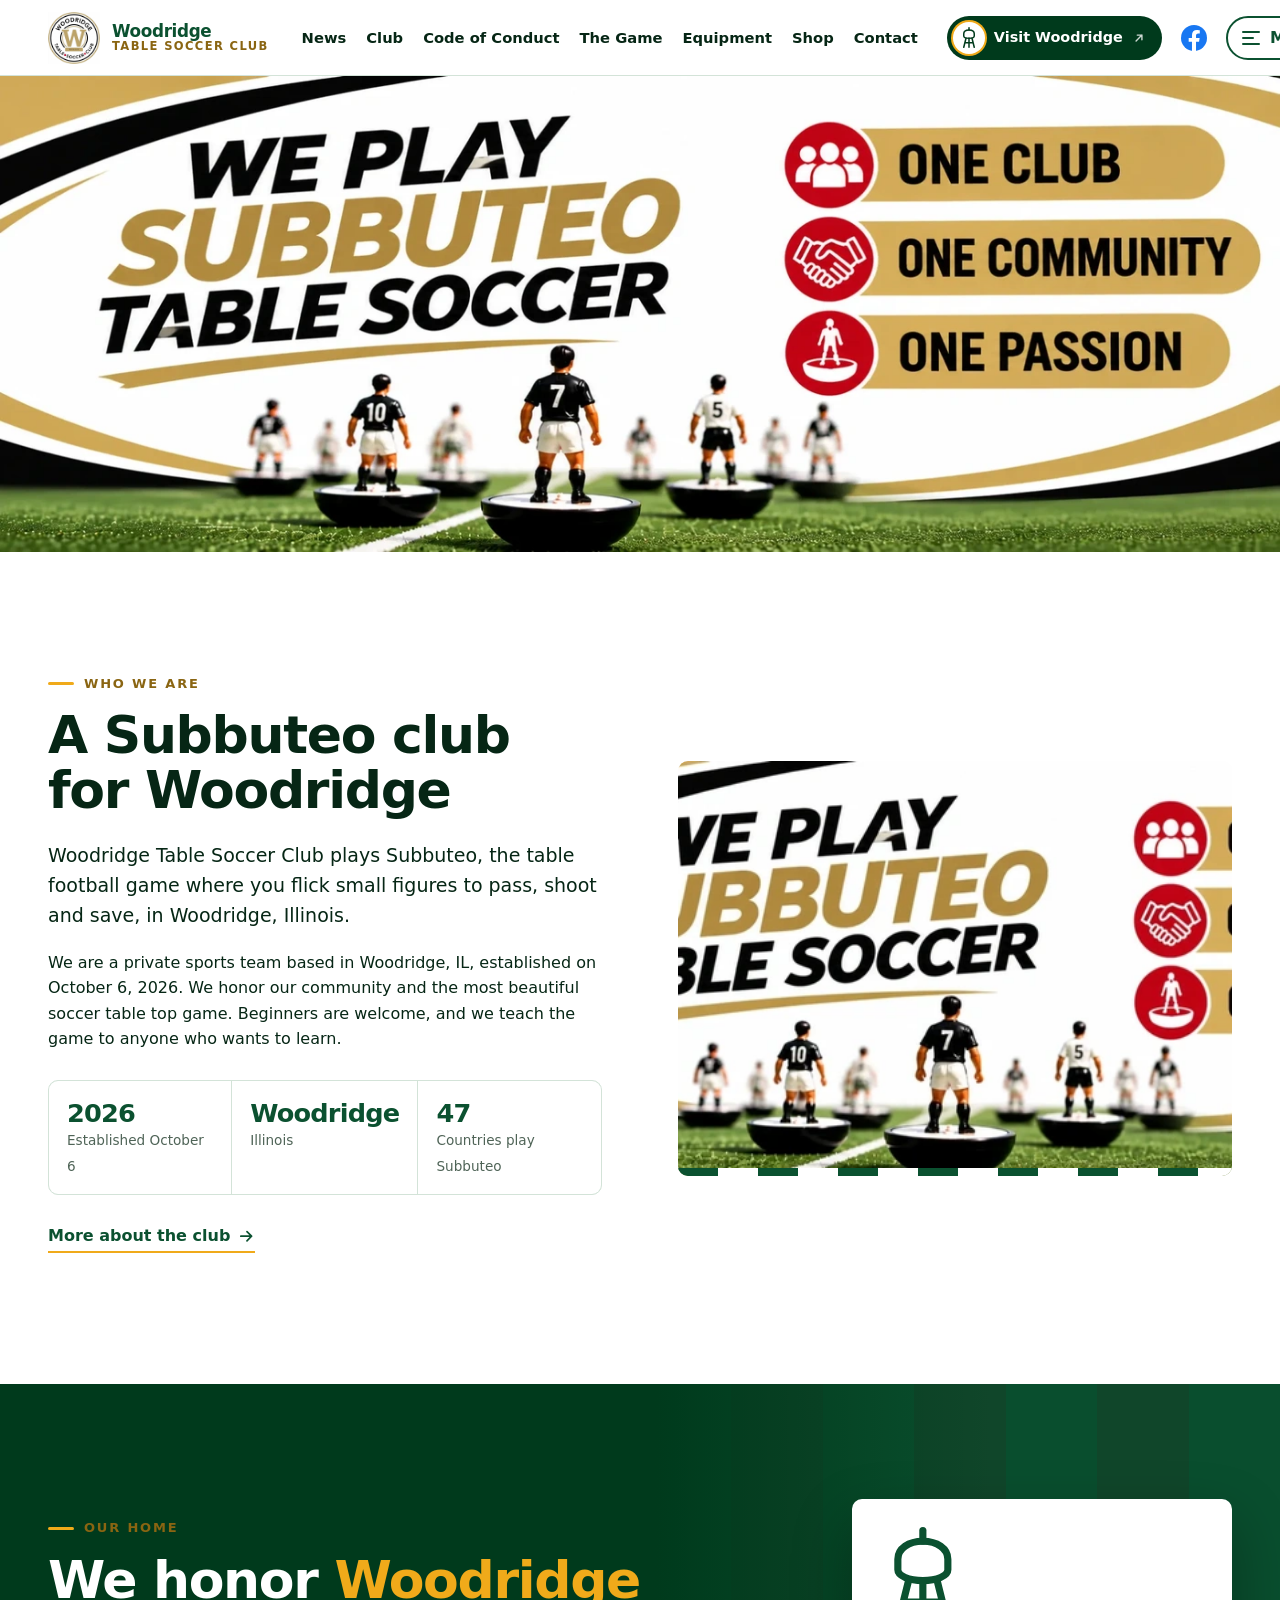
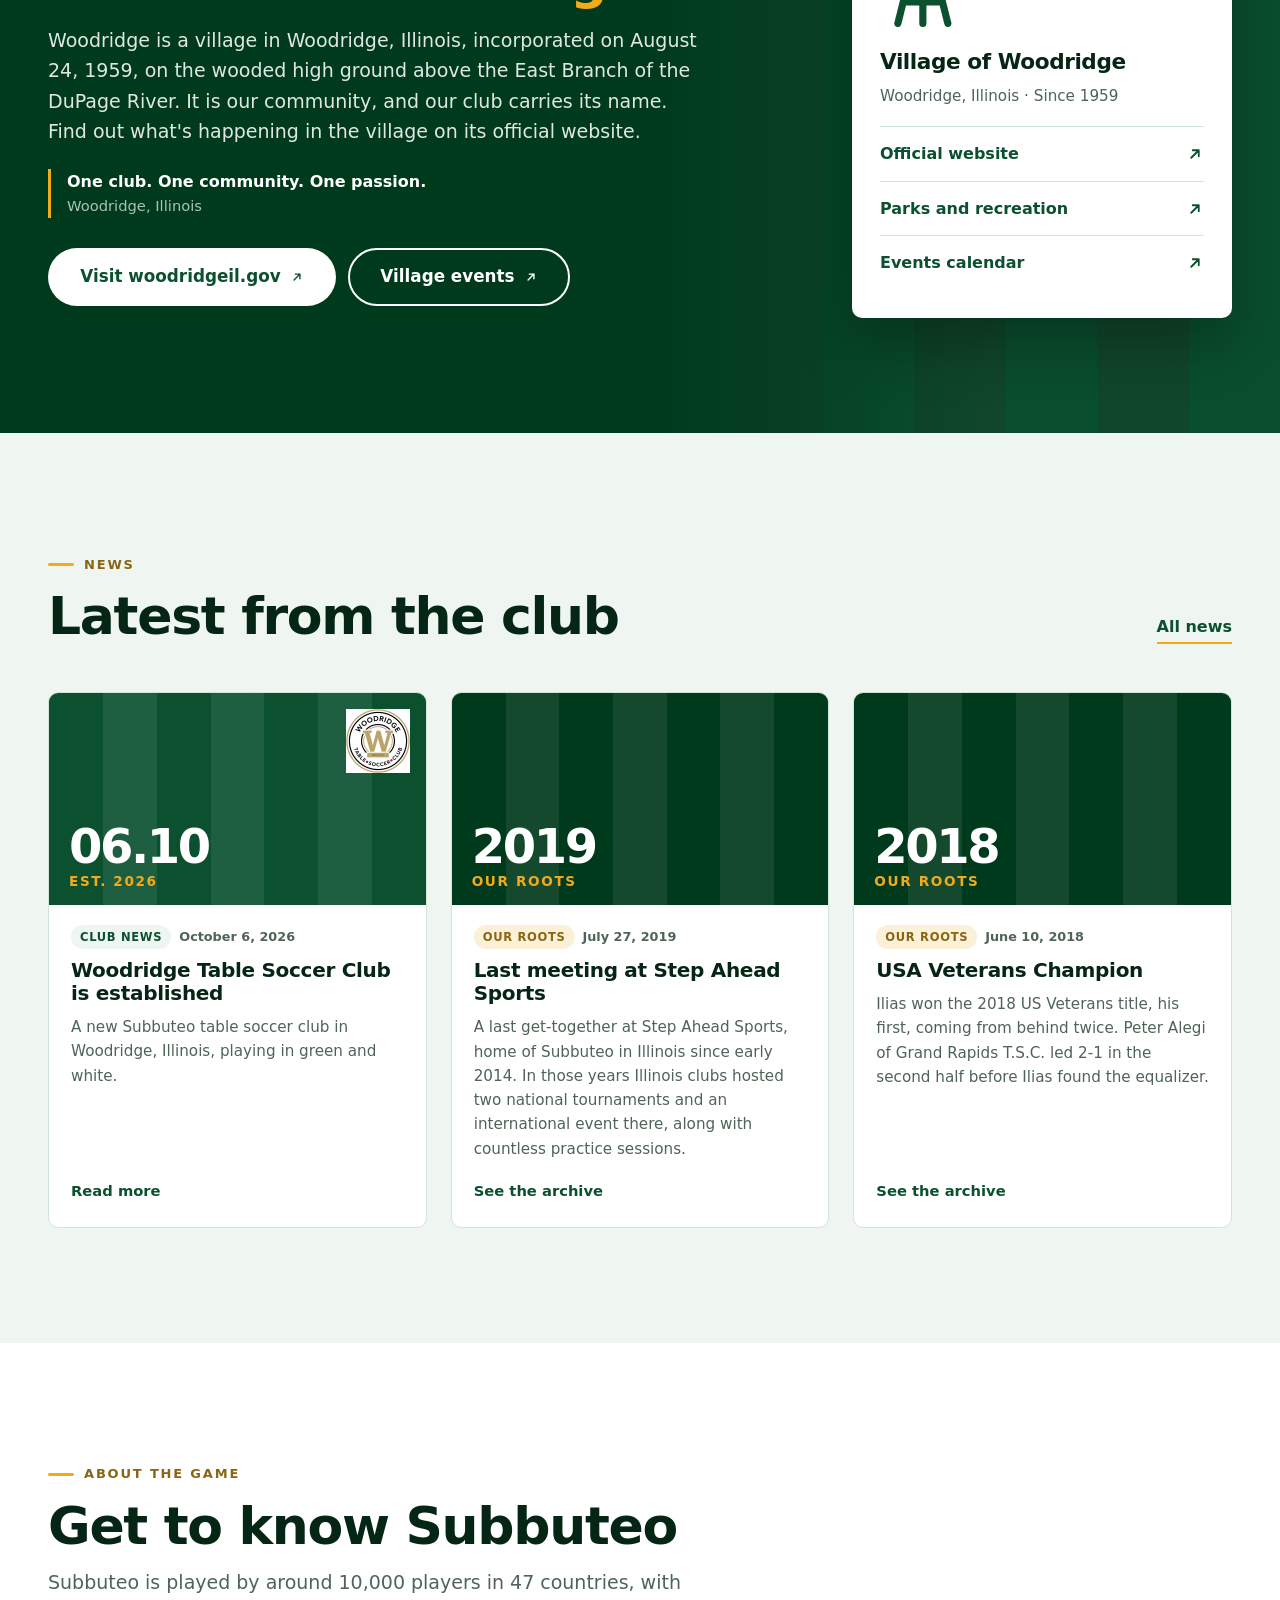
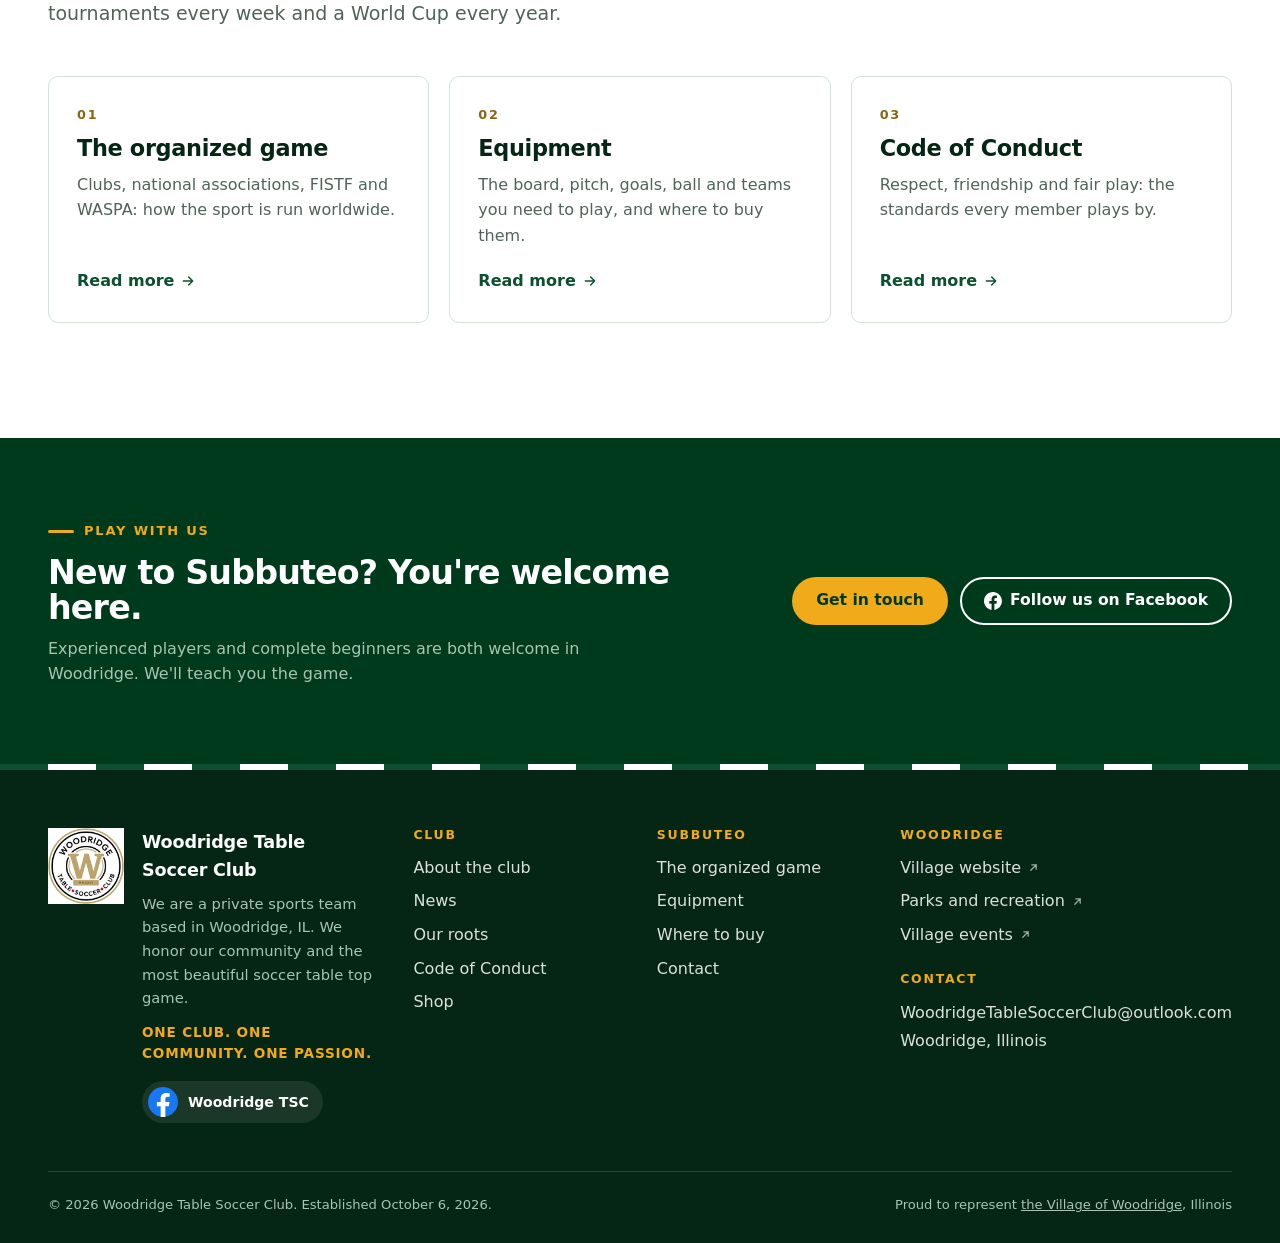
==== commit 66c9e57e: "Add files via upload" ====
--- a/index.html
+++ b/index.html
@@ -5,7 +5,7 @@
 <meta name="viewport" content="width=device-width, initial-scale=1">
 <title>Woodridge Table Soccer Club · Subbuteo in Woodridge, IL</title>
 <meta name="description" content="Woodridge Table Soccer Club is a private Subbuteo table soccer team based in Woodridge, IL. One club. One community. One passion.">
-<meta name="theme-color" content="#003a1c">
+<meta name="theme-color" content="#151410">
 <meta property="og:type" content="website">
 <meta property="og:title" content="Woodridge Table Soccer Club · Subbuteo in Woodridge, IL">
 <meta property="og:description" content="Woodridge Table Soccer Club is a private Subbuteo table soccer team based in Woodridge, IL. One club. One community. One passion.">
@@ -90,7 +90,7 @@
       </div>
       <p style="margin-top:28px"><a class="link" href="club.html">More about the club<svg class="ico" viewBox="0 0 24 24" fill="none" stroke="currentColor" stroke-width="2.2" stroke-linecap="round" stroke-linejoin="round" aria-hidden="true"><path d="M5 12h14M13 6l6 6-6 6"/></svg></a></p>
     </div>
-    <div class="photo-frame"><img src="assets/img/figures-786.webp" alt="Subbuteo figures in green and white on the pitch." width="786" height="310" loading="lazy"></div>
+    <div class="photo-frame"><img src="assets/img/figures-786.webp" alt="Subbuteo figures on the pitch." width="786" height="310" loading="lazy"></div>
   </div>
 </section>
 
--- a/assets/css/site.css
+++ b/assets/css/site.css
@@ -0,0 +1,482 @@
+/* =====================================================================
+   Woodridge Table Soccer Club — site styles
+   Identity: the crest's deep green and white, with a touch of its gold rim.
+   (Variable names --navy* are kept from the original template; they hold greens.)
+   Type: Inter.
+   ===================================================================== */
+:root {
+  --navy: #0b5130;
+  --navy-deep: #003a1c;
+  --navy-ink: #062615;
+  --white: #ffffff;
+  --cloud: #eff6f1;
+  --line: #d3e3d8;
+  --line-dark: rgba(255,255,255,.14);
+  --muted: #4f6457;
+  --muted-dark: #a8c4b2;
+  --gold: #f0aa1a;
+  --gold-ink: #8a6512;
+  --fb: #1877f2;
+
+  --font: "Inter", system-ui, -apple-system, "Segoe UI", Roboto, sans-serif;
+
+  --s-1: .8125rem; --s0: 1rem; --s1: 1.1875rem; --s2: 1.5rem;
+  --s3: clamp(1.75rem, 2.6vw, 2.25rem);
+  --s4: clamp(2.1rem, 4.2vw, 3.25rem);
+  --s5: clamp(2.6rem, 7vw, 5.5rem);
+
+  --gutter: clamp(16px, 4vw, 48px);
+  --max: 1280px;
+  --header-h: 76px;
+  --r-sm: 4px; --r-md: 10px;
+  --ease: cubic-bezier(.2,.75,.15,1);
+}
+
+*, *::before, *::after { box-sizing: border-box; }
+html { -webkit-text-size-adjust: 100%; scroll-behavior: smooth; overflow-x: clip; scroll-padding-top: calc(var(--header-h) + 16px); }
+body { margin: 0; background: var(--white); color: var(--navy-ink); font: 400 var(--s0)/1.6 var(--font); -webkit-font-smoothing: antialiased; overflow-x: clip; }
+body.drawer-open { overflow: hidden; }
+img { display: block; max-width: 100%; height: auto; }
+a { color: inherit; }
+button, input, select, textarea { font: inherit; color: inherit; }
+h1, h2, h3, h4 { margin: 0; font-weight: 800; line-height: 1.05; letter-spacing: -.025em; }
+h2 { font-size: var(--s4); }
+h3 { font-size: var(--s2); letter-spacing: -.015em; line-height: 1.15; }
+p { margin: 0 0 1em; }
+ul, ol { margin: 0; padding: 0; list-style: none; }
+.wrap { width: 100%; max-width: var(--max); margin: 0 auto; padding: 0 var(--gutter); }
+.narrow { max-width: 820px; }
+.sr-only { position: absolute !important; width: 1px; height: 1px; overflow: hidden; clip: rect(0 0 0 0); white-space: nowrap; }
+.skip-link { position: absolute; left: 16px; top: -80px; z-index: 400; background: var(--white); color: var(--navy); padding: 10px 16px; font-weight: 700; border-radius: var(--r-sm); }
+.skip-link:focus { top: 12px; }
+:focus-visible { outline: 3px solid var(--gold); outline-offset: 2px; }
+[hidden] { display: none !important; }
+.ico { width: 1.15em; height: 1.15em; flex: none; }
+.ext { width: 14px; height: 14px; flex: none; }
+
+/* ---------- buttons & links ---------- */
+.btn { display: inline-flex; align-items: center; justify-content: center; gap: .55em; min-height: 48px; padding: 0 1.4em; border-radius: 999px; border: 2px solid transparent; font-weight: 700; font-size: .975rem; text-decoration: none; cursor: pointer; transition: background .2s, color .2s, border-color .2s, transform .2s; white-space: nowrap; }
+.btn:active { transform: translateY(1px); }
+.btn-sm { min-height: 40px; padding: 0 1.05em; font-size: .9rem; }
+.btn-lg { min-height: 58px; padding: 0 1.8em; font-size: 1.05rem; }
+.btn-navy { background: var(--navy); color: var(--white); }
+.btn-navy:hover { background: var(--navy-deep); }
+.btn-white { background: var(--white); color: var(--navy); }
+.btn-white:hover { background: var(--cloud); }
+.btn-gold { background: var(--gold); color: var(--navy-deep); }
+.btn-gold:hover { background: #e2b33f; }
+.btn-line { border-color: currentColor; color: var(--white); background: transparent; }
+.btn-line:hover { background: rgba(255,255,255,.1); }
+.btn-line.dark { color: var(--navy); }
+.btn-line.dark:hover { background: var(--cloud); }
+.btn-fb { background: var(--fb); color: var(--white); }
+.btn-fb:hover { background: #0f65d6; }
+.link { display: inline-flex; align-items: center; gap: .4em; font-weight: 700; color: var(--navy); text-decoration: none; border-bottom: 2px solid var(--gold); padding-bottom: 2px; }
+.link:hover { color: var(--gold-ink); }
+.eyebrow { display: inline-flex; align-items: center; gap: 10px; font-size: var(--s-1); font-weight: 800; letter-spacing: .14em; text-transform: uppercase; color: var(--gold-ink); margin-bottom: 14px; }
+.eyebrow::before { content: ""; width: 26px; height: 3px; background: var(--gold); border-radius: 2px; }
+.on-dark .eyebrow, .navy .eyebrow, .deep .eyebrow { color: var(--gold); }
+
+/* =====================================================================
+   Header
+   ===================================================================== */
+.site-header { position: sticky; top: 0; z-index: 100; height: var(--header-h); background: var(--white); border-bottom: 1px solid var(--line); transition: box-shadow .25s; }
+.site-header.scrolled { box-shadow: 0 8px 24px rgba(14,28,56,.08); }
+.header-row { height: 100%; display: flex; align-items: center; gap: 20px; }
+.brand { display: flex; align-items: center; gap: 12px; text-decoration: none; color: var(--navy); flex: none; }
+.brand img { width: 52px; height: 52px; }
+.brand-text { display: grid; line-height: 1.05; }
+.brand-text strong { font-size: 1.05rem; font-weight: 800; letter-spacing: -.02em; }
+.brand-text span { font-size: .72rem; font-weight: 700; letter-spacing: .12em; text-transform: uppercase; color: var(--gold-ink); }
+.tabs { display: none; margin-left: 4px; }
+.tabs ul { display: flex; gap: 2px; }
+.tabs a { display: block; white-space: nowrap; padding: 8px 9px; border-radius: 999px; font-weight: 600; font-size: .92rem; text-decoration: none; color: var(--navy-ink); }
+.tabs a:hover { background: var(--cloud); }
+.tabs a[aria-current="page"] { color: var(--navy); box-shadow: inset 0 -3px 0 var(--gold); border-radius: 0; }
+.header-actions { margin-left: auto; display: flex; align-items: center; gap: 10px; }
+.aok-btn { display: inline-flex; align-items: center; gap: 9px; min-height: 44px; padding: 0 16px 0 6px; border-radius: 999px; background: var(--navy-deep); color: var(--white); text-decoration: none; font-weight: 700; font-size: .9rem; white-space: nowrap; }
+.aok-btn:hover { background: var(--navy); }
+.aok-btn .mini-crest { width: 32px; height: 32px; border-radius: 50%; background: var(--white); display: grid; place-items: center; box-shadow: 0 0 0 2px var(--gold); }
+.aok-btn .mini-crest svg { width: 18px; height: 21px; }
+.aok-btn .ext { width: 14px; height: 14px; opacity: .8; }
+.icon-btn { display: inline-grid; place-items: center; width: 44px; height: 44px; border-radius: 50%; text-decoration: none; }
+.icon-btn:hover { background: var(--cloud); }
+.icon-btn svg { width: 26px; height: 26px; }
+.header-fb { display: none; }
+.menu-btn { display: inline-flex; align-items: center; gap: 10px; height: 44px; padding: 0 16px 0 14px; border: 2px solid var(--navy); border-radius: 999px; background: var(--white); color: var(--navy); font-weight: 700; cursor: pointer; }
+.menu-btn:hover { background: var(--cloud); }
+.menu-btn .bars { display: grid; gap: 4px; }
+.menu-btn .bars i { display: block; width: 18px; height: 2px; background: currentColor; border-radius: 2px; }
+.menu-btn .bars i:nth-child(2) { width: 12px; }
+@media (min-width: 1280px) { .tabs { display: block; } }
+@media (min-width: 900px) { .header-fb { display: inline-grid; } }
+@media (max-width: 640px) {
+  :root { --header-h: 68px; }
+  .brand img { width: 44px; height: 44px; }
+  .brand-text strong { font-size: .95rem; }
+  .brand-text span { font-size: .64rem; }
+  .aok-btn .label-long { display: none; }
+  .menu-btn .label { display: none; }
+  .menu-btn { width: 44px; padding: 0; justify-content: center; }
+}
+@media (max-width: 420px) {
+  .brand-text { display: none; }
+  .aok-btn { padding-right: 12px; }
+}
+.aok-btn .label-short { display: none; }
+@media (max-width: 640px) { .aok-btn .label-short { display: inline; } }
+
+/* =====================================================================
+   Right-side drawer
+   ===================================================================== */
+.drawer-scrim { position: fixed; inset: 0; z-index: 200; background: rgba(8,18,38,.55); opacity: 0; visibility: hidden; transition: opacity .35s, visibility .35s; }
+.drawer { position: fixed; top: 0; right: 0; bottom: 0; z-index: 210; width: min(820px, 100%); background: var(--navy-deep); color: var(--white); transform: translateX(100%); visibility: hidden; transition: transform .45s var(--ease), visibility .45s; display: flex; flex-direction: column; }
+.drawer::before { content: ""; position: absolute; inset: 0 auto 0 0; width: 6px; background: repeating-linear-gradient(var(--white) 0 18px, transparent 18px 26px); opacity: .9; }
+.drawer-open .drawer { transform: none; visibility: visible; }
+.drawer-open .drawer-scrim { opacity: 1; visibility: visible; }
+.drawer-top { display: flex; align-items: center; gap: 14px; height: var(--header-h); padding: 0 24px 0 34px; border-bottom: 1px solid var(--line-dark); flex: none; }
+.drawer-top img { width: 40px; height: 40px; }
+.drawer-top strong { font-size: 1rem; }
+.drawer-close { margin-left: auto; display: inline-flex; align-items: center; gap: 8px; height: 44px; padding: 0 14px; border: 1px solid var(--line-dark); border-radius: 999px; background: none; color: var(--white); font-weight: 700; cursor: pointer; }
+.drawer-close:hover { background: rgba(255,255,255,.08); }
+.drawer-close svg { width: 18px; height: 18px; }
+.drawer-body { flex: 1; overflow-y: auto; display: grid; grid-template-columns: 300px 1fr; }
+.drawer-groups { padding: 22px 0 22px 34px; border-right: 1px solid var(--line-dark); }
+.group-btn { width: 100%; display: flex; align-items: center; justify-content: space-between; gap: 12px; padding: 14px 22px 14px 0; border: 0; background: none; color: var(--muted-dark); font-size: 1.5rem; font-weight: 800; letter-spacing: -.02em; text-align: left; cursor: pointer; }
+.group-btn svg { width: 20px; height: 20px; transition: transform .25s; opacity: 0; }
+.group-btn:hover, .group-btn.active { color: var(--white); }
+.group-btn.active svg { opacity: 1; }
+.group-btn.gold { color: var(--gold); }
+.drawer-panels { padding: 30px 34px; }
+.drawer-panel h3 { font-size: .78rem; font-weight: 800; letter-spacing: .14em; text-transform: uppercase; color: var(--gold); margin-bottom: 16px; }
+.drawer-panel a { display: flex; align-items: center; gap: 10px; padding: 12px 0; border-bottom: 1px solid var(--line-dark); font-size: 1.15rem; font-weight: 600; text-decoration: none; }
+.drawer-panel a:hover { color: var(--gold); }
+.drawer-panel a svg { width: 16px; height: 16px; opacity: .7; }
+.drawer-panel p { color: var(--muted-dark); font-size: .95rem; margin: 18px 0 0; }
+.drawer-sub { display: none; }
+.drawer-foot { flex: none; display: flex; flex-wrap: wrap; align-items: center; gap: 10px; padding: 18px 24px 22px 34px; border-top: 1px solid var(--line-dark); }
+.drawer-foot .socials { margin-left: auto; }
+@media (max-width: 760px) {
+  .drawer-body { grid-template-columns: 1fr; }
+  .drawer-groups { border-right: 0; padding: 10px 24px 10px 30px; }
+  .drawer-panels { display: none; }
+  .group-btn { padding: 14px 0; border-bottom: 1px solid var(--line-dark); }
+  .group-btn svg { opacity: 1; transform: rotate(90deg); }
+  .group-btn[aria-expanded="true"] svg { transform: rotate(-90deg); }
+  .drawer-sub { display: grid; padding: 4px 0 12px 12px; }
+  .drawer-sub[hidden] { display: none !important; }
+  .drawer-sub a { padding: 10px 0; font-weight: 600; text-decoration: none; display: flex; align-items: center; gap: 8px; }
+  .drawer-sub a svg { width: 14px; height: 14px; opacity: .7; }
+  .drawer-top, .drawer-foot { padding-left: 30px; }
+  .drawer-foot .socials { margin-left: 0; width: 100%; }
+}
+
+/* ---------- social icons ---------- */
+.socials { display: flex; flex-wrap: wrap; gap: 10px; }
+.social { display: inline-flex; align-items: center; gap: 10px; padding: 6px 14px 6px 6px; border-radius: 999px; text-decoration: none; font-size: .88rem; font-weight: 600; background: rgba(255,255,255,.08); }
+.social:hover { background: rgba(255,255,255,.16); }
+.social svg { width: 30px; height: 30px; }
+.on-light .social { background: var(--cloud); color: var(--navy-ink); }
+.on-light .social:hover { background: var(--line); }
+
+/* =====================================================================
+   Home hero — the banner itself on wide screens; scenery + text on phones
+   ===================================================================== */
+.hero { position: relative; background: var(--navy-deep); }
+.hero-banner { width: 100%; aspect-ratio: 2056 / 765; object-fit: cover; }
+.hero-phone { display: none; }
+.hero-text { position: absolute !important; width: 1px; height: 1px; overflow: hidden; clip: rect(0 0 0 0); white-space: nowrap; }
+@media (max-width: 760px) {
+  .hero-banner { aspect-ratio: 782 / 269; }
+  .hero-text { position: relative !important; width: auto; height: auto; overflow: visible; clip: auto; white-space: normal; }
+  .hero-phone { display: block; position: relative; z-index: 1; color: var(--white); padding: 0 var(--gutter) 34px; isolation: isolate; }
+  .hero-phone::before { content: ""; position: absolute; inset: 0; z-index: -1; background: linear-gradient(90deg, transparent 0 18%, rgba(255,255,255,.06) 18% 32%, transparent 32% 50%, rgba(255,255,255,.06) 50% 64%, transparent 64%); }
+  .hero-phone .crest { width: 112px; height: 112px; margin-top: -56px; filter: drop-shadow(0 10px 24px rgba(0,0,0,.35)); }
+  .hero-phone h1 { margin-top: 16px; font-size: 2.35rem; line-height: .95; letter-spacing: -.04em; }
+  .hero-phone h1 span { display: block; color: var(--gold); }
+  .hero-phone .tagline { margin: 14px 0 6px; font-size: 1.08rem; font-weight: 600; color: rgba(255,255,255,.92); }
+  .hero-phone .motto { margin: 0 0 22px; font-size: .78rem; font-weight: 800; letter-spacing: .14em; text-transform: uppercase; color: var(--gold); }
+  .hero-phone .hero-actions { display: flex; flex-wrap: wrap; gap: 10px; }
+}
+
+/* ---------- sections ---------- */
+.section { padding: clamp(64px, 9vw, 120px) 0; }
+.section.tight { padding: clamp(48px, 6vw, 80px) 0; }
+.cloud { background: var(--cloud); }
+.navy { background: var(--navy); color: var(--white); }
+.deep { background: var(--navy-deep); color: var(--white); }
+.section-head { display: flex; flex-wrap: wrap; align-items: end; justify-content: space-between; gap: 16px 32px; margin-bottom: clamp(28px, 4vw, 48px); }
+.section-head p { margin: 14px 0 0; max-width: 56ch; color: var(--muted); font-size: var(--s1); }
+.navy .section-head p, .deep .section-head p { color: var(--muted-dark); }
+.split { display: grid; grid-template-columns: 1fr 1fr; gap: clamp(32px, 6vw, 88px); align-items: center; }
+@media (max-width: 860px) { .split { grid-template-columns: 1fr; } }
+.lead-text { font-size: var(--s1); line-height: 1.6; }
+.prose p { max-width: 68ch; }
+.prose h2 { font-size: var(--s3); margin: 1.6em 0 .6em; }
+.prose h2:first-child { margin-top: 0; }
+.photo-frame { position: relative; border-radius: var(--r-md); overflow: hidden; }
+.photo-frame img { width: 100%; aspect-ratio: 4 / 3; object-fit: cover; object-position: 38% 50%; }
+.photo-frame::after { content: ""; position: absolute; left: 0; right: 0; bottom: 0; height: 8px; background: repeating-linear-gradient(90deg, var(--navy) 0 40px, var(--white) 40px 80px); }
+
+.facts { display: grid; grid-template-columns: repeat(3, 1fr); gap: 1px; margin: 28px 0 0; background: var(--line); border: 1px solid var(--line); border-radius: var(--r-md); overflow: hidden; }
+.facts div { background: var(--white); padding: 18px 18px 16px; }
+.facts b { display: block; font-size: 1.6rem; font-weight: 800; letter-spacing: -.03em; color: var(--navy); line-height: 1.1; }
+.facts span { font-size: .85rem; color: var(--muted); }
+@media (max-width: 520px) { .facts div { padding: 14px 12px; } .facts b { font-size: 1.3rem; } .facts span { font-size: .78rem; } }
+
+/* ---------- Woodridge block ---------- */
+.aok-block { position: relative; overflow: hidden; isolation: isolate; background: var(--navy-deep); color: var(--white); }
+.aok-block .stripes { position: absolute; inset: 0 0 0 auto; width: min(52%, 640px); z-index: -1; display: grid; grid-template-columns: repeat(7, 1fr); opacity: .9; }
+.aok-block .stripes span:nth-child(odd) { background: var(--navy); }
+.aok-block .stripes span:nth-child(even) { background: rgba(255,255,255,.07); }
+.aok-block .stripes::after { content: ""; position: absolute; inset: 0; background: linear-gradient(90deg, var(--navy-deep), transparent 55%); }
+.aok-inner { display: grid; grid-template-columns: 1.2fr .8fr; gap: clamp(28px, 5vw, 72px); align-items: center; }
+.aok-inner h2 { font-size: var(--s4); }
+.aok-inner h2 em { font-style: normal; color: var(--gold); }
+.aok-inner .lead-text { color: rgba(255,255,255,.88); margin: 18px 0 0; max-width: 54ch; }
+.aok-motto { margin: 22px 0 30px; padding-left: 16px; border-left: 3px solid var(--gold); font-weight: 700; }
+.aok-motto span { display: block; font-weight: 500; color: var(--muted-dark); font-size: .92rem; }
+.aok-actions { display: flex; flex-wrap: wrap; gap: 12px; }
+.aok-card { justify-self: end; width: min(100%, 380px); background: var(--white); color: var(--navy-ink); border-radius: var(--r-md); padding: 28px; box-shadow: 0 24px 60px rgba(0,0,0,.3); }
+.aok-card .shield { width: 88px; height: 100px; margin-bottom: 18px; }
+.aok-card b { display: block; font-size: 1.35rem; letter-spacing: -.02em; }
+.aok-card span { display: block; color: var(--muted); font-size: .95rem; margin: 4px 0 18px; }
+.aok-card a { display: flex; align-items: center; justify-content: space-between; gap: 12px; padding: 14px 0; border-top: 1px solid var(--line); font-weight: 700; text-decoration: none; color: var(--navy); }
+.aok-card a:hover { color: var(--gold-ink); }
+.aok-card a svg { width: 18px; height: 18px; }
+@media (max-width: 900px) {
+  .aok-inner { grid-template-columns: 1fr; }
+  .aok-card { justify-self: start; }
+  .aok-block .stripes { width: 100%; opacity: .5; }
+}
+
+/* ---------- News ---------- */
+.news-grid { display: grid; grid-template-columns: repeat(3, 1fr); gap: 24px; }
+@media (max-width: 960px) { .news-grid { grid-template-columns: 1fr 1fr; } }
+@media (max-width: 640px) { .news-grid { grid-template-columns: 1fr; } }
+.news-card { position: relative; display: flex; flex-direction: column; background: var(--white); border: 1px solid var(--line); border-radius: var(--r-md); overflow: hidden; text-decoration: none; transition: transform .25s var(--ease), box-shadow .25s; }
+.news-card:hover { transform: translateY(-3px); box-shadow: 0 16px 36px rgba(14,28,56,.1); }
+.news-cover { position: relative; aspect-ratio: 16 / 9; background: var(--navy); color: var(--white); display: flex; align-items: flex-end; padding: 18px 20px; overflow: hidden; isolation: isolate; }
+.news-cover::before { content: ""; position: absolute; inset: 0; z-index: -1; background: repeating-linear-gradient(90deg, transparent 0 14.28%, rgba(255,255,255,.08) 14.28% 28.56%); }
+.news-cover img.cover-photo { position: absolute; inset: 0; width: 100%; height: 100%; object-fit: cover; z-index: -2; }
+.news-cover.has-photo::before { background: linear-gradient(transparent 35%, rgba(10,22,46,.85)); }
+.news-cover .big { font-size: 3rem; font-weight: 800; letter-spacing: -.05em; line-height: .9; }
+.news-cover .big small { display: block; font-size: .85rem; letter-spacing: .12em; text-transform: uppercase; color: var(--gold); margin-top: 6px; }
+.news-cover .cover-crest { position: absolute; right: 16px; top: 16px; width: 64px; height: 64px; }
+.news-cover.roots { background: var(--navy-deep); }
+.news-body { padding: 20px 22px 24px; display: flex; flex-direction: column; gap: 10px; flex: 1; }
+.news-meta { display: flex; flex-wrap: wrap; align-items: center; gap: 8px; font-size: .8rem; color: var(--muted); font-weight: 600; }
+.tag { display: inline-block; padding: 3px 9px; border-radius: 999px; background: var(--cloud); color: var(--navy); font-size: .72rem; font-weight: 800; letter-spacing: .06em; text-transform: uppercase; }
+.tag.gold { background: #fbf1d9; color: var(--gold-ink); }
+.news-card h3 { font-size: 1.25rem; }
+.news-card p { margin: 0; color: var(--muted); font-size: .95rem; }
+.news-card .more { margin-top: auto; padding-top: 8px; font-weight: 700; color: var(--navy); font-size: .92rem; }
+
+/* archive (Our roots) */
+.roots-intro { display: grid; grid-template-columns: 1fr auto; gap: 24px; align-items: end; }
+@media (max-width: 760px) { .roots-intro { grid-template-columns: 1fr; } }
+.year-block { display: grid; grid-template-columns: 140px 1fr; gap: 24px; padding: 34px 0; border-top: 2px solid var(--navy); }
+.year-block > h3 { font-size: 2.6rem; letter-spacing: -.05em; color: var(--navy); position: sticky; top: calc(var(--header-h) + 20px); align-self: start; }
+.roots-list { display: grid; gap: 0; }
+.roots-item { display: grid; grid-template-columns: 92px 1fr; gap: 18px; padding: 18px 0; border-bottom: 1px solid var(--line); }
+.roots-item:last-child { border-bottom: 0; }
+.roots-item time { font-size: .82rem; font-weight: 700; color: var(--muted); padding-top: 3px; }
+.roots-item h4 { font-size: 1.15rem; letter-spacing: -.015em; margin-bottom: 6px; }
+.roots-item p { margin: 0; color: var(--navy-ink); max-width: 70ch; }
+.roots-item .club-was { display: inline-block; margin-top: 8px; font-size: .78rem; font-weight: 700; color: var(--gold-ink); }
+@media (max-width: 640px) {
+  .year-block { grid-template-columns: 1fr; gap: 6px; }
+  .year-block > h3 { position: static; }
+  .roots-item { grid-template-columns: 1fr; gap: 4px; }
+}
+
+/* single post */
+.post-head { padding-top: clamp(40px, 6vw, 72px); }
+.post-head h1 { font-size: var(--s4); margin: 10px 0 16px; text-wrap: balance; }
+.post-body { font-size: 1.08rem; padding-bottom: clamp(56px, 8vw, 96px); }
+.post-body p { max-width: 68ch; }
+.post-cover { margin: 28px 0 36px; border-radius: var(--r-md); overflow: hidden; }
+
+/* ---------- Page head (inner pages) ---------- */
+.page-head { position: relative; overflow: hidden; isolation: isolate; background: var(--navy); color: var(--white); padding: clamp(56px, 8vw, 104px) 0 clamp(48px, 6vw, 80px); }
+.page-head .stripes { position: absolute; inset: 0; z-index: -1; display: grid; grid-template-columns: repeat(9, 1fr); }
+.page-head .stripes span:nth-child(even) { background: rgba(255,255,255,.06); }
+.page-head::after { content: ""; position: absolute; left: 0; right: 0; bottom: 0; height: 6px; background: var(--gold); }
+.page-head .crumb { font-size: .82rem; font-weight: 700; color: var(--muted-dark); margin-bottom: 18px; }
+.page-head .crumb a { text-decoration: none; }
+.page-head .crumb a:hover { color: var(--white); }
+.page-head h1 { font-size: var(--s5); line-height: .95; letter-spacing: -.045em; text-wrap: balance; }
+.page-head p { margin: 20px 0 0; font-size: var(--s1); color: rgba(255,255,255,.88); max-width: 56ch; }
+.page-head .head-crest { position: absolute; right: var(--gutter); bottom: -40px; width: clamp(120px, 18vw, 240px); opacity: .18; z-index: -1; }
+
+/* ---------- cards & lists ---------- */
+.card-grid { display: grid; grid-template-columns: repeat(3, 1fr); gap: 20px; }
+@media (max-width: 900px) { .card-grid { grid-template-columns: 1fr 1fr; } }
+@media (max-width: 600px) { .card-grid { grid-template-columns: 1fr; } }
+.link-card { display: flex; flex-direction: column; gap: 10px; padding: 28px; border-radius: var(--r-md); background: var(--white); border: 1px solid var(--line); text-decoration: none; transition: border-color .2s, transform .25s var(--ease); }
+.link-card:hover { border-color: var(--navy); transform: translateY(-3px); }
+.link-card .num { font-size: .8rem; font-weight: 800; letter-spacing: .14em; color: var(--gold-ink); }
+.link-card h3 { font-size: 1.4rem; }
+.link-card p { margin: 0; color: var(--muted); }
+.link-card .go { margin-top: auto; padding-top: 10px; font-weight: 700; color: var(--navy); display: inline-flex; align-items: center; gap: 6px; }
+.link-card .go svg { width: 16px; height: 16px; }
+
+.values { display: grid; grid-template-columns: repeat(2, 1fr); gap: 1px; background: var(--line); border: 1px solid var(--line); border-radius: var(--r-md); overflow: hidden; }
+.values li { background: var(--white); padding: 24px 26px; display: grid; grid-template-columns: 44px 1fr; gap: 14px; }
+.values .n { font-size: 1.6rem; font-weight: 800; letter-spacing: -.04em; color: var(--gold); line-height: 1; }
+.values b { display: block; font-size: 1.1rem; margin-bottom: 4px; }
+.values p { margin: 0; color: var(--muted); }
+@media (max-width: 720px) { .values { grid-template-columns: 1fr; } }
+.rule-box { margin-top: 28px; padding: 22px 26px; border-radius: var(--r-md); background: #fbf1d9; border-left: 5px solid var(--gold); }
+.rule-box b { color: var(--gold-ink); }
+blockquote.quote { margin: 40px 0 0; padding: 32px; border-radius: var(--r-md); background: var(--navy); color: var(--white); font-size: var(--s2); font-weight: 700; letter-spacing: -.02em; line-height: 1.3; }
+blockquote.quote cite { display: block; margin-top: 12px; font-size: .9rem; font-style: normal; font-weight: 600; color: var(--gold); letter-spacing: 0; }
+
+/* timeline */
+.timeline { display: grid; grid-template-columns: repeat(4, 1fr); row-gap: 28px; }
+.timeline li { border-top: 2px solid var(--white); }
+@media (max-width: 860px) { .timeline { grid-template-columns: 1fr 1fr; } }
+.timeline li { position: relative; padding: 24px 20px 8px 0; }
+.timeline li::before { content: ""; position: absolute; top: -7px; left: 0; width: 12px; height: 12px; border-radius: 50%; background: var(--navy); border: 3px solid var(--white); }
+.timeline li.now::before { background: var(--gold); border-color: var(--gold); }
+.timeline b { display: block; font-size: 1.5rem; font-weight: 800; letter-spacing: -.03em; }
+.timeline li.now b { color: var(--gold); }
+.timeline span { display: block; margin-top: 6px; font-size: .93rem; color: var(--muted-dark); }
+
+.stat-row { display: grid; grid-template-columns: repeat(4, 1fr); gap: 20px; }
+.stat-row div { padding-top: 16px; border-top: 3px solid var(--navy); }
+.stat-row b { display: block; font-size: 2.6rem; font-weight: 800; letter-spacing: -.05em; color: var(--navy); line-height: 1; }
+.stat-row span { display: block; margin-top: 8px; color: var(--muted); font-size: .95rem; }
+@media (max-width: 860px) { .stat-row { grid-template-columns: 1fr 1fr; } }
+
+.org-list { display: grid; grid-template-columns: repeat(3, 1fr); gap: 20px; }
+@media (max-width: 860px) { .org-list { grid-template-columns: 1fr; } }
+.org { padding: 26px; border: 1px solid var(--line); border-radius: var(--r-md); background: var(--white); display: flex; flex-direction: column; gap: 8px; }
+.org .abbr { font-size: 2rem; font-weight: 800; letter-spacing: -.04em; color: var(--navy); }
+.org p { margin: 0; color: var(--muted); }
+.org ul { display: grid; gap: 6px; margin-top: 4px; }
+.org li { padding-left: 18px; position: relative; color: var(--navy-ink); font-size: .95rem; }
+.org li::before { content: ""; position: absolute; left: 0; top: .6em; width: 8px; height: 3px; background: var(--gold); }
+.org .link { margin-top: auto; align-self: flex-start; }
+
+.continents { display: grid; grid-template-columns: repeat(4, 1fr); gap: 20px; }
+@media (max-width: 960px) { .continents { grid-template-columns: 1fr 1fr; } }
+@media (max-width: 520px) { .continents { grid-template-columns: 1fr; } }
+.continent { background: var(--white); border-radius: var(--r-md); padding: 24px; border: 1px solid var(--line); }
+.continent h3 { font-size: 1.15rem; display: flex; justify-content: space-between; align-items: baseline; margin-bottom: 14px; }
+.continent h3 span { font-size: .85rem; color: var(--gold-ink); }
+.continent ul { display: flex; flex-wrap: wrap; gap: 6px; }
+.continent li { padding: 4px 10px; border-radius: 999px; background: var(--cloud); font-size: .88rem; font-weight: 600; }
+.continent li.home { background: var(--navy); color: var(--white); }
+
+/* equipment */
+.kit { display: grid; gap: 0; }
+.kit-item { display: grid; grid-template-columns: 300px 1fr; gap: clamp(24px, 4vw, 56px); align-items: center; padding: 36px 0; border-top: 1px solid var(--line); }
+.kit-item:first-child { border-top: 0; padding-top: 0; }
+.kit-art { background: var(--cloud); border-radius: var(--r-md); aspect-ratio: 4 / 3; display: grid; place-items: center; padding: 18px; }
+.kit-art svg { width: 100%; height: 100%; }
+.kit-item .n { font-size: .8rem; font-weight: 800; letter-spacing: .14em; color: var(--gold-ink); }
+.kit-item h3 { font-size: var(--s3); margin: 6px 0 12px; }
+.kit-item p { margin: 0 0 .7em; max-width: 60ch; color: var(--navy-ink); }
+.spec { display: flex; flex-wrap: wrap; gap: 8px; margin-top: 10px; }
+.spec span { padding: 5px 12px; border-radius: 999px; background: var(--white); border: 1px solid var(--line); font-size: .85rem; font-weight: 700; color: var(--navy); }
+@media (max-width: 760px) { .kit-item { grid-template-columns: 1fr; } .kit-art { max-width: 360px; } }
+.suppliers { display: grid; grid-template-columns: repeat(auto-fill, minmax(220px, 1fr)); gap: 16px; }
+.supplier { display: flex; flex-direction: column; gap: 6px; padding: 22px; border-radius: var(--r-md); background: var(--white); border: 1px solid var(--line); text-decoration: none; transition: border-color .2s; }
+.supplier:hover { border-color: var(--navy); }
+.supplier b { font-size: 1.15rem; }
+.supplier span { font-size: .88rem; color: var(--muted); display: inline-flex; align-items: center; gap: 6px; }
+.supplier span svg { width: 14px; height: 14px; }
+
+/* ---------- forms ---------- */
+.contact-grid { display: grid; grid-template-columns: 1fr 1.3fr; gap: clamp(32px, 6vw, 80px); align-items: start; }
+@media (max-width: 860px) { .contact-grid { grid-template-columns: 1fr; } }
+.contact-list { display: grid; gap: 0; margin-top: 24px; }
+.contact-list li { display: grid; grid-template-columns: 44px 1fr; gap: 14px; padding: 18px 0; border-top: 1px solid var(--line); }
+.contact-list .ci { width: 44px; height: 44px; border-radius: 50%; display: grid; place-items: center; background: var(--cloud); color: var(--navy); }
+.contact-list .ci svg { width: 22px; height: 22px; }
+.contact-list small { display: block; font-size: .78rem; font-weight: 800; letter-spacing: .1em; text-transform: uppercase; color: var(--muted); }
+.contact-list a, .contact-list strong { font-weight: 700; color: var(--navy); text-decoration: none; word-break: break-word; }
+.contact-list a:hover { text-decoration: underline; }
+.form { background: var(--cloud); border-radius: var(--r-md); padding: clamp(24px, 4vw, 40px); display: grid; gap: 18px; }
+.form .row { display: grid; grid-template-columns: 1fr 1fr; gap: 18px; }
+@media (max-width: 560px) { .form .row { grid-template-columns: 1fr; } }
+.field { display: grid; gap: 6px; }
+.field label { font-size: .88rem; font-weight: 700; }
+.field label .opt { font-weight: 500; color: var(--muted); }
+.field input, .field select, .field textarea { width: 100%; min-height: 48px; padding: 12px 14px; border: 1px solid #c3cddd; border-radius: 8px; background: var(--white); }
+.field textarea { min-height: 150px; resize: vertical; }
+.field input:focus, .field select:focus, .field textarea:focus { outline: 3px solid rgba(212,161,42,.45); border-color: var(--navy); }
+.choice { display: flex; flex-wrap: wrap; gap: 8px; }
+.choice label { position: relative; }
+.choice input { position: absolute; opacity: 0; }
+.choice span { display: inline-block; padding: 10px 16px; border-radius: 999px; border: 1px solid #c3cddd; background: var(--white); font-weight: 600; font-size: .92rem; cursor: pointer; }
+.choice input:checked + span { background: var(--navy); border-color: var(--navy); color: var(--white); }
+.choice input:focus-visible + span { outline: 3px solid var(--gold); outline-offset: 2px; }
+.form .hp { position: absolute; left: -5000px; }
+.form-note { font-size: .85rem; color: var(--muted); margin: 0; }
+.form-status { padding: 14px 16px; border-radius: 8px; font-weight: 600; }
+.form-status.ok { background: #e3f3ea; color: #145c39; }
+.form-status.err { background: #fbe6e4; color: #8e2620; }
+
+/* ---------- CTA band ---------- */
+.cta-band { display: grid; grid-template-columns: 1fr auto; gap: 24px 48px; align-items: center; }
+.cta-band h2 { font-size: var(--s3); }
+.cta-band p { margin: 10px 0 0; color: var(--muted-dark); max-width: 56ch; }
+.cta-band .btns { display: flex; flex-wrap: wrap; gap: 12px; }
+@media (max-width: 760px) { .cta-band { grid-template-columns: 1fr; } }
+
+/* =====================================================================
+   Footer
+   ===================================================================== */
+.site-footer { background: var(--navy-ink); color: var(--white); padding: 64px 0 28px; position: relative; }
+.site-footer::before { content: ""; position: absolute; top: 0; left: 0; right: 0; height: 6px; background: repeating-linear-gradient(90deg, var(--navy) 0 48px, var(--white) 48px 96px); }
+.foot-grid { display: grid; grid-template-columns: 1.6fr 1fr 1fr 1fr; gap: 40px; }
+.foot-brand { display: grid; grid-template-columns: 76px 1fr; gap: 18px; align-items: start; }
+.foot-brand img { width: 76px; height: 76px; }
+.foot-brand strong { display: block; font-size: 1.1rem; letter-spacing: -.01em; }
+.foot-brand p { margin: 8px 0 0; color: var(--muted-dark); font-size: .92rem; }
+.foot-brand .motto { color: var(--gold); font-weight: 700; font-size: .85rem; letter-spacing: .06em; text-transform: uppercase; margin-top: 12px; }
+.site-footer h4 { font-size: .78rem; letter-spacing: .14em; text-transform: uppercase; color: var(--gold); margin-bottom: 14px; }
+.site-footer ul { display: grid; gap: 8px; }
+.site-footer ul a { text-decoration: none; color: rgba(255,255,255,.86); display: inline-flex; align-items: center; gap: 6px; }
+.site-footer ul a svg { width: 13px; height: 13px; opacity: .7; }
+.site-footer ul a:hover { color: var(--white); text-decoration: underline; }
+.site-footer address { font-style: normal; color: rgba(255,255,255,.86); line-height: 1.8; }
+.site-footer address a { text-decoration: none; }
+.site-footer address a:hover { text-decoration: underline; }
+.foot-bottom { display: flex; flex-wrap: wrap; justify-content: space-between; gap: 12px; margin-top: 48px; padding-top: 22px; border-top: 1px solid var(--line-dark); font-size: .82rem; color: var(--muted-dark); }
+@media (max-width: 960px) { .foot-grid { grid-template-columns: 1fr 1fr; } .foot-brand { grid-column: 1 / -1; } }
+@media (max-width: 520px) { .foot-grid { grid-template-columns: 1fr; } }
+
+@media (prefers-reduced-motion: reduce) { *, *::before, *::after { transition: none !important; animation: none !important; scroll-behavior: auto !important; } }
+
+/* ---------- organization logos ---------- */
+.org-top { display: flex; align-items: center; gap: 16px; min-height: 96px; }
+.org-logo { height: 96px; width: auto; flex: none; }
+
+/* ---------- equipment photos ---------- */
+.kit-art { padding: 0; overflow: hidden; background: var(--white); border: 1px solid var(--line); }
+.kit-art img { width: 100%; height: 100%; object-fit: cover; }
+.kit-art.contain img { object-fit: contain; padding: 14px; }
+
+/* ---------- shop ---------- */
+.shop-grid { display: grid; grid-template-columns: repeat(3, 1fr); gap: 24px; }
+@media (max-width: 900px) { .shop-grid { grid-template-columns: 1fr 1fr; } }
+@media (max-width: 600px) { .shop-grid { grid-template-columns: 1fr; } }
+.shop-card { border: 1px solid var(--line); border-radius: var(--r-md); overflow: hidden; background: var(--white); }
+.shop-art { position: relative; aspect-ratio: 4 / 3; background: var(--cloud); display: grid; place-items: center; padding: 24px; }
+.shop-art svg { width: 70%; height: 100%; }
+.shop-crest { position: absolute; left: 50%; top: 48%; transform: translate(-50%, -50%); width: 44px; height: 44px; }
+.shop-body { padding: 20px 22px 24px; display: grid; gap: 8px; justify-items: start; }
+.shop-body h3 { font-size: 1.35rem; }
+.shop-body p { margin: 0; color: var(--muted); }
+
+/* ---------- crest ---------- */
+.aok-btn .mini-crest img { width: 20px; height: auto; }
+.aok-card .shield { width: auto; height: 100px; }
+.aok-card .shield img { height: 100px; width: auto; }
+
+/* ---------- Woodridge water-tower icon ---------- */
+.aok-btn .mini-crest svg.tower { width: 18px; height: 21px; color: var(--navy-deep); }
+.aok-card .shield svg.tower { width: auto; height: 100px; color: var(--navy); }
